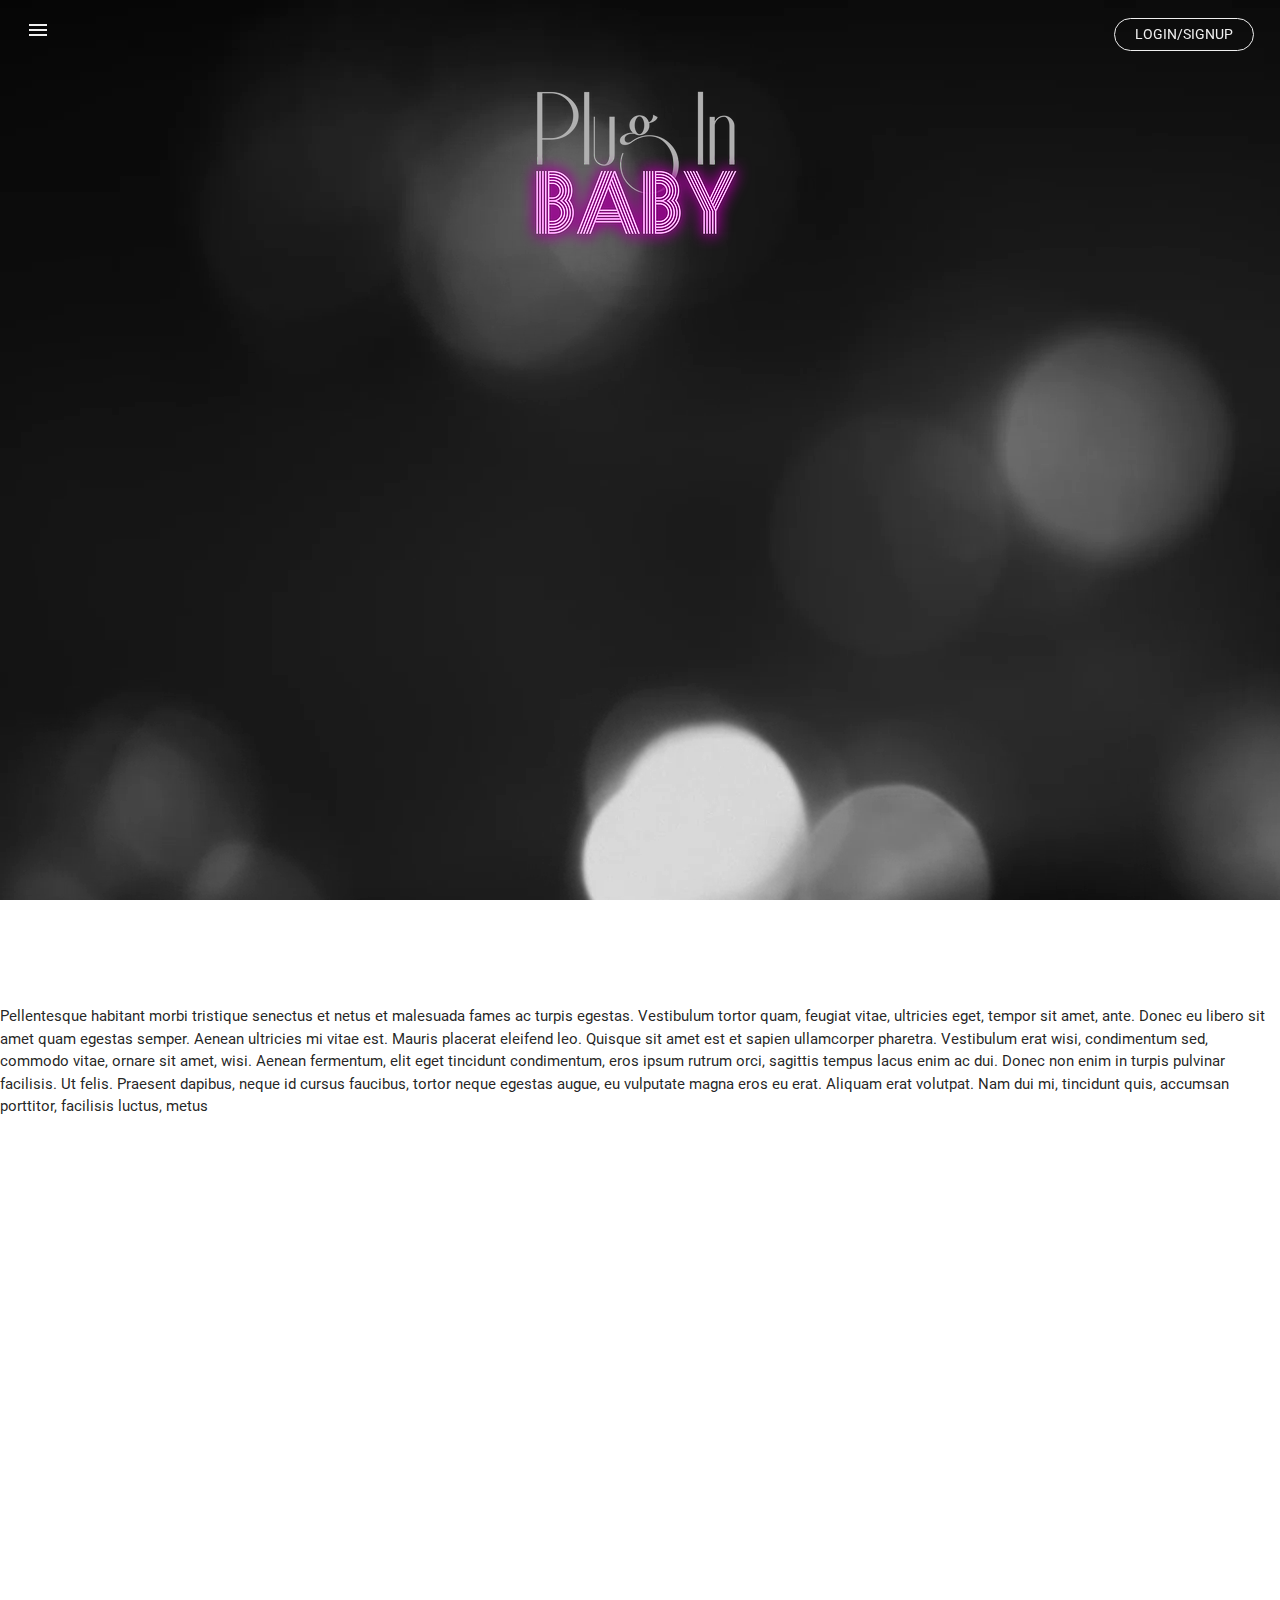
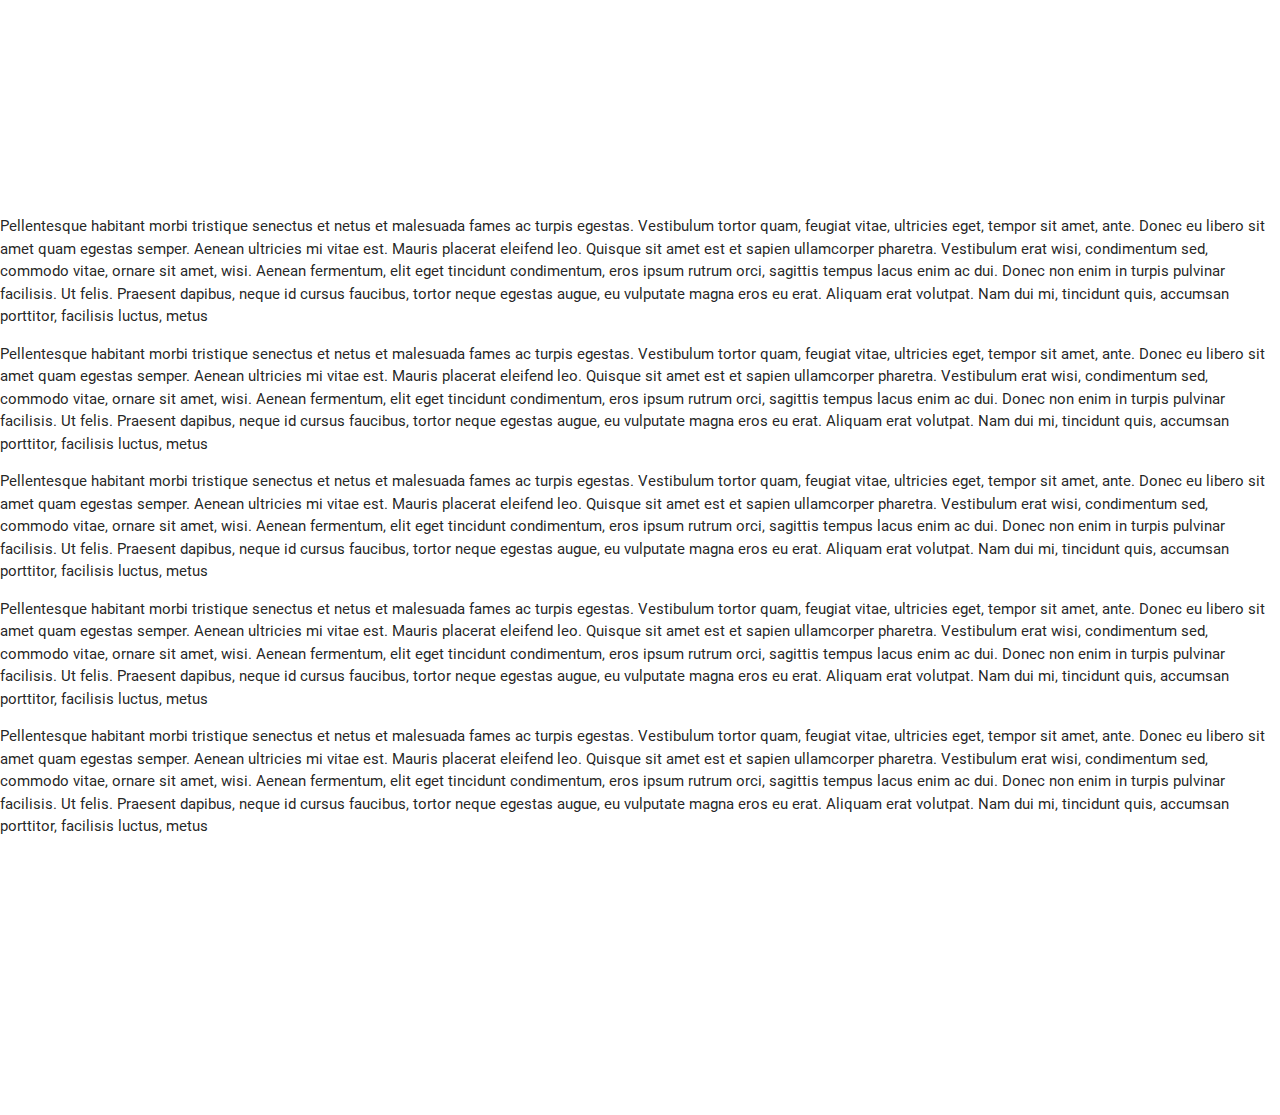
==== UIDesign/index.html @ 0ec7fb3f "Update till 29th may" ====
<!DOCTYPE html>
  <html>
    <head>
      <!--Import Google Icon Font-->
      <link href="http://fonts.googleapis.com/icon?family=Material+Icons" rel="stylesheet">
      <!--Import materialize.css-->
      <link type="text/css" rel="stylesheet" href="css/main.css"/>
      <link type="text/css" rel="stylesheet" href="css/materialize.css"  media="screen,projection"/> 
      <!--Let browser know website is optimized for mobile-->
      <meta name="viewport" content="width=device-width, initial-scale=1.0"/>
    </head>

    <body>
      <!--Import jQuery before materialize.js-->
      
      <script type="text/javascript" src="https://code.jquery.com/jquery-2.1.1.min.js"></script>
      <script type="text/javascript" src="js/materialize.min.js"></script> 
      <script src="js/jquery.scrollify.js"></script>
      
      <!-- First Section -->
      <section  data-sectionName="firstpage">
        <div  class= "navbar" id="myNavbar">
          <nav>
            <div class="nav-wrapper">
              <a href="index.html" class="brand-logo center"><img src="images/logo.png" class="responsive-imglogo"/></a>
            </div>
          </nav>
        </div>
        <div class="videoContainer">
          <video id="my-video"  muted loop data-autoplay>
			      <source src="images/bg.mp4" type="video/mp4">
            <source src="images/bg.webm" type="video/webm">
		      </video>
        </div>
        
        <div class="layer">
          <a class ="home-icons" href="#"><i class="material-icons">menu</i></a>
          <button class="button">LOGIN/SIGNUP</button>
			    <img src="images/logo.png" style=" display: block; margin: 0 auto; ">
		    </div>
      </section>

      <!-- Second Section -->                
      <section data-sectionName="secondpage">
        <br/><br/> <br/><br/>
        <p>Pellentesque habitant morbi tristique senectus et netus et malesuada fames ac turpis egestas. Vestibulum tortor quam, feugiat vitae, ultricies eget, tempor sit amet, ante. Donec eu libero sit amet quam egestas semper. Aenean ultricies mi vitae est. Mauris placerat eleifend leo. Quisque sit amet est et sapien ullamcorper pharetra. Vestibulum erat wisi, condimentum sed, commodo vitae, ornare sit amet, wisi. Aenean fermentum, elit eget tincidunt condimentum, eros ipsum rutrum orci, sagittis tempus lacus enim ac dui. Donec non enim in turpis pulvinar facilisis. Ut felis. Praesent dapibus, neque id cursus faucibus, tortor neque egestas augue, eu vulputate magna eros eu erat. Aliquam erat volutpat. Nam dui mi, tincidunt quis, accumsan porttitor, facilisis luctus, metus</p>
      </section>
      
      
      <section>
        <p>Pellentesque habitant morbi tristique senectus et netus et malesuada fames ac turpis egestas. Vestibulum tortor quam, feugiat vitae, ultricies eget, tempor sit amet, ante. Donec eu libero sit amet quam egestas semper. Aenean ultricies mi vitae est. Mauris placerat eleifend leo. Quisque sit amet est et sapien ullamcorper pharetra. Vestibulum erat wisi, condimentum sed, commodo vitae, ornare sit amet, wisi. Aenean fermentum, elit eget tincidunt condimentum, eros ipsum rutrum orci, sagittis tempus lacus enim ac dui. Donec non enim in turpis pulvinar facilisis. Ut felis. Praesent dapibus, neque id cursus faucibus, tortor neque egestas augue, eu vulputate magna eros eu erat. Aliquam erat volutpat. Nam dui mi, tincidunt quis, accumsan porttitor, facilisis luctus, metus</p>
        <p>Pellentesque habitant morbi tristique senectus et netus et malesuada fames ac turpis egestas. Vestibulum tortor quam, feugiat vitae, ultricies eget, tempor sit amet, ante. Donec eu libero sit amet quam egestas semper. Aenean ultricies mi vitae est. Mauris placerat eleifend leo. Quisque sit amet est et sapien ullamcorper pharetra. Vestibulum erat wisi, condimentum sed, commodo vitae, ornare sit amet, wisi. Aenean fermentum, elit eget tincidunt condimentum, eros ipsum rutrum orci, sagittis tempus lacus enim ac dui. Donec non enim in turpis pulvinar facilisis. Ut felis. Praesent dapibus, neque id cursus faucibus, tortor neque egestas augue, eu vulputate magna eros eu erat. Aliquam erat volutpat. Nam dui mi, tincidunt quis, accumsan porttitor, facilisis luctus, metus</p>
          <p>Pellentesque habitant morbi tristique senectus et netus et malesuada fames ac turpis egestas. Vestibulum tortor quam, feugiat vitae, ultricies eget, tempor sit amet, ante. Donec eu libero sit amet quam egestas semper. Aenean ultricies mi vitae est. Mauris placerat eleifend leo. Quisque sit amet est et sapien ullamcorper pharetra. Vestibulum erat wisi, condimentum sed, commodo vitae, ornare sit amet, wisi. Aenean fermentum, elit eget tincidunt condimentum, eros ipsum rutrum orci, sagittis tempus lacus enim ac dui. Donec non enim in turpis pulvinar facilisis. Ut felis. Praesent dapibus, neque id cursus faucibus, tortor neque egestas augue, eu vulputate magna eros eu erat. Aliquam erat volutpat. Nam dui mi, tincidunt quis, accumsan porttitor, facilisis luctus, metus</p>
          <p>Pellentesque habitant morbi tristique senectus et netus et malesuada fames ac turpis egestas. Vestibulum tortor quam, feugiat vitae, ultricies eget, tempor sit amet, ante. Donec eu libero sit amet quam egestas semper. Aenean ultricies mi vitae est. Mauris placerat eleifend leo. Quisque sit amet est et sapien ullamcorper pharetra. Vestibulum erat wisi, condimentum sed, commodo vitae, ornare sit amet, wisi. Aenean fermentum, elit eget tincidunt condimentum, eros ipsum rutrum orci, sagittis tempus lacus enim ac dui. Donec non enim in turpis pulvinar facilisis. Ut felis. Praesent dapibus, neque id cursus faucibus, tortor neque egestas augue, eu vulputate magna eros eu erat. Aliquam erat volutpat. Nam dui mi, tincidunt quis, accumsan porttitor, facilisis luctus, metus</p>
          <p>Pellentesque habitant morbi tristique senectus et netus et malesuada fames ac turpis egestas. Vestibulum tortor quam, feugiat vitae, ultricies eget, tempor sit amet, ante. Donec eu libero sit amet quam egestas semper. Aenean ultricies mi vitae est. Mauris placerat eleifend leo. Quisque sit amet est et sapien ullamcorper pharetra. Vestibulum erat wisi, condimentum sed, commodo vitae, ornare sit amet, wisi. Aenean fermentum, elit eget tincidunt condimentum, eros ipsum rutrum orci, sagittis tempus lacus enim ac dui. Donec non enim in turpis pulvinar facilisis. Ut felis. Praesent dapibus, neque id cursus faucibus, tortor neque egestas augue, eu vulputate magna eros eu erat. Aliquam erat volutpat. Nam dui mi, tincidunt quis, accumsan porttitor, facilisis luctus, metus</p>
      </section>


     <script>
     
      (function() {
        var video = document.getElementById("my-video");
        
        video.addEventListener( "canplay", function() {
          video.play();
          });
        })();
        
        window.onscroll = function() {myFunction()};
        
        function myFunction() {
          var navbar = document.getElementById("myNavbar");
          if (document.body.scrollTop > 100 || document.documentElement.scrollTop > 100) {
            navbar.className = "navbar-fixed";
          } 
          else {
            navbar.className = navbar.className.replace("navbar-fixed", "navbar");
          }
        } 
        
        $(function() {
          $.scrollify({
            section : "section",
            scrollbars: true,
            sectionName: "section-name"
          });
        });
    
    
      </script>
    
    </body>
  </html>
---- UIDesign/css/main.css ----
.navbar{
display:none;
}
    
.layer{
position: relative;
z-index: 4;
width: 100%;
left: 0;
top: 2%;
-webkit-transform: translate3d(0,0,0);
    -ms-transform: translate3d(0,0,0);
        transform: translate3d(0,0,0);
}

.video {
position: relative;
max-height: 100%;
z-index: 1;
width: 100%;
height: auto;

}
.videoContainer 
{
    position:absolute;
    height:100%;
    width:100%;
    overflow: hidden;
}

.videoContainer video 
{
    min-width: 100%;
    min-height: 100%;
}
.home-icons{
    color: #f0f0f0;
    left: 2%;
    position: absolute;
}
.button {
    border: 1px solid #f0f0f0;
    border-radius: 34px;
    color: #f0f0f0;
    background: transparent;
    padding: 5px 20px;
    text-align: center;
    text-decoration: none;
    font-size: 14px;
    position: absolute;
    right: 2%;
    -webkit-transition-duration: 0.4s; /* Safari */
            transition-duration: 0.4s;
}

.button:hover {
    background-color: #f0f0f0; /* Green */
    color: #212121;
}
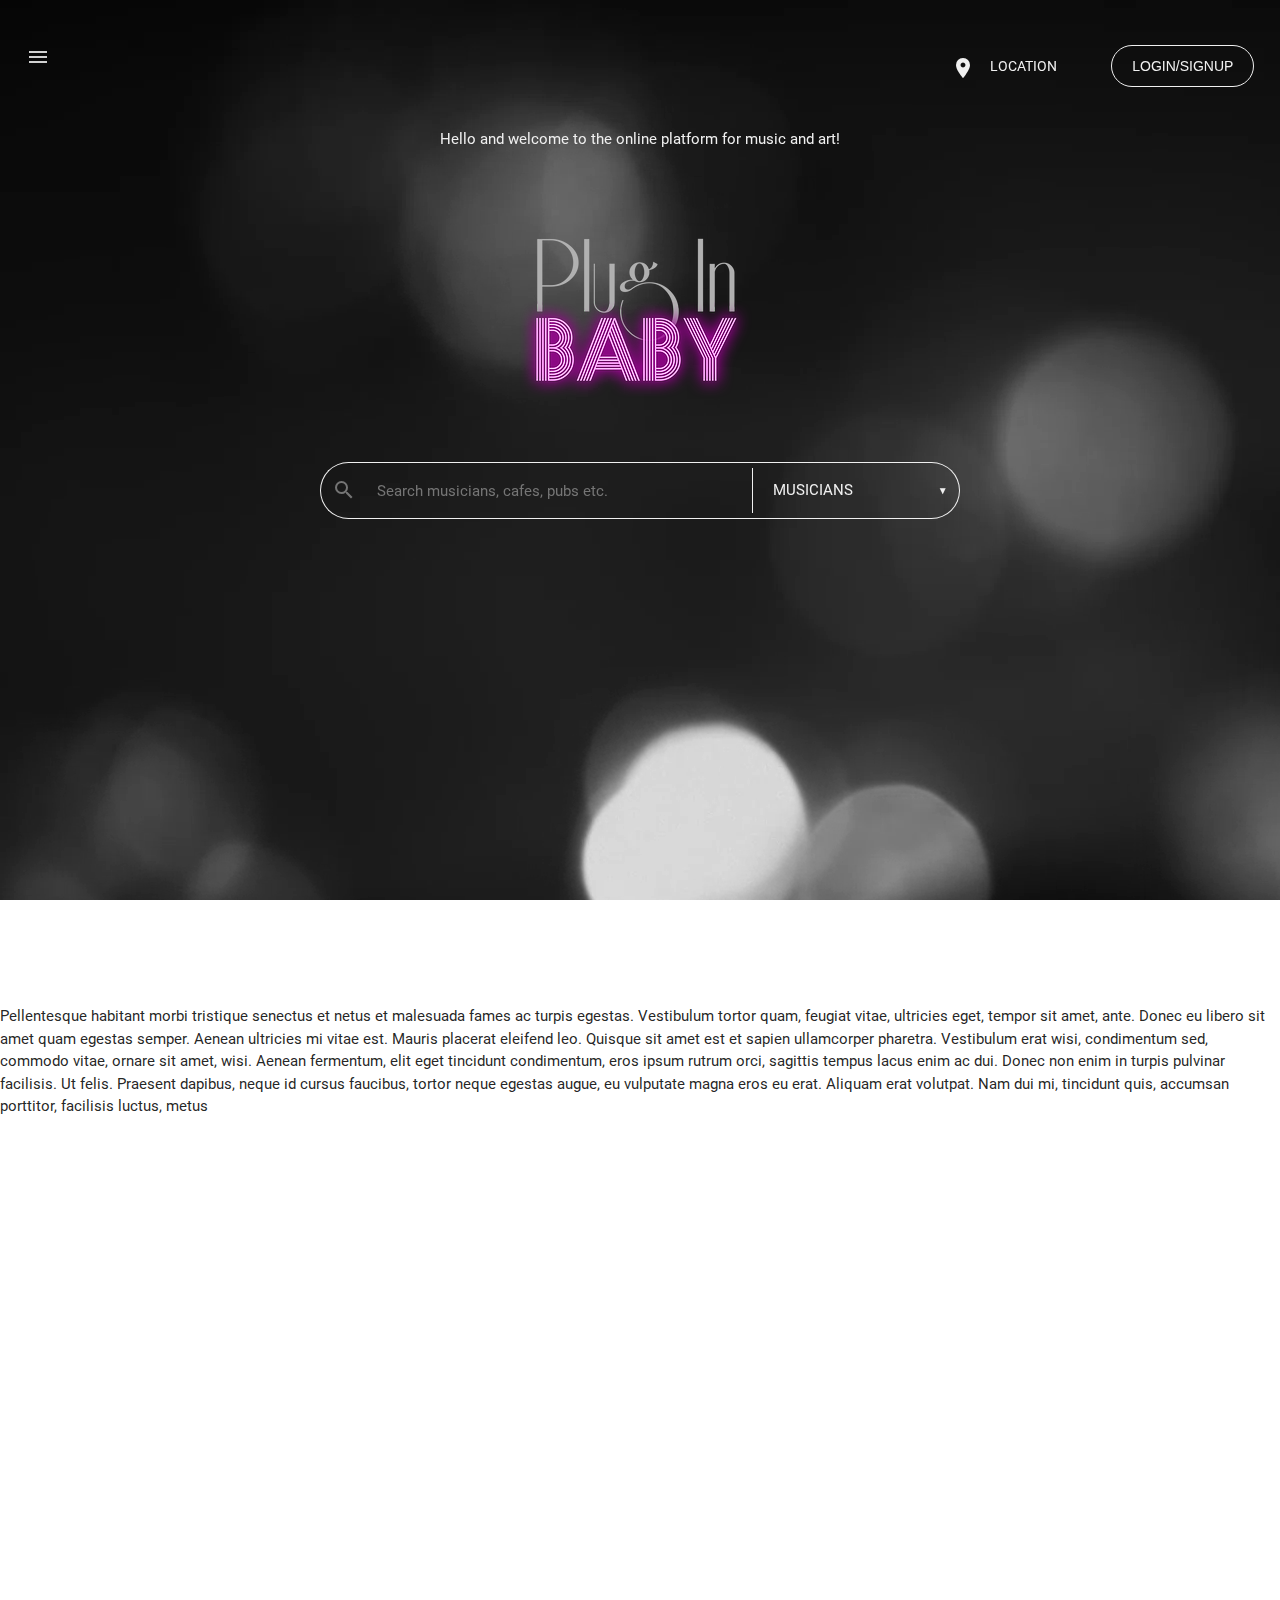
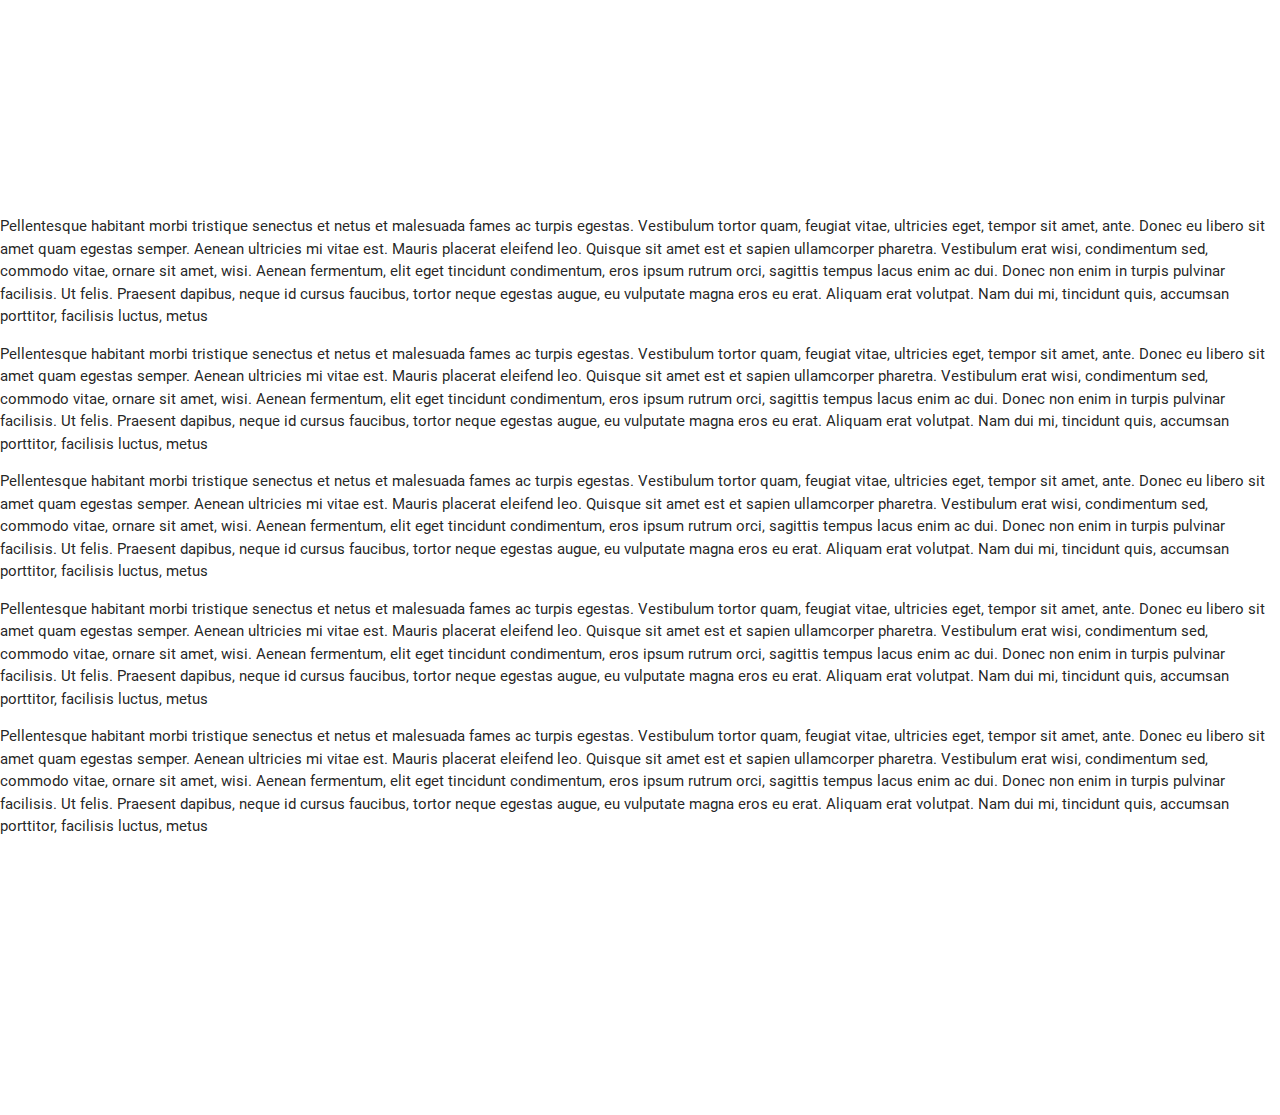
==== commit c356513f: "Update till 4th June" ====
--- a/UIDesign/index.html
+++ b/UIDesign/index.html
@@ -1,93 +1,133 @@
-<!DOCTYPE html>
-  <html>
-    <head>
-      <!--Import Google Icon Font-->
-      <link href="http://fonts.googleapis.com/icon?family=Material+Icons" rel="stylesheet">
-      <!--Import materialize.css-->
-      <link type="text/css" rel="stylesheet" href="css/main.css"/>
-      <link type="text/css" rel="stylesheet" href="css/materialize.css"  media="screen,projection"/> 
-      <!--Let browser know website is optimized for mobile-->
-      <meta name="viewport" content="width=device-width, initial-scale=1.0"/>
-    </head>
-
-    <body>
-      <!--Import jQuery before materialize.js-->
-      
-      <script type="text/javascript" src="https://code.jquery.com/jquery-2.1.1.min.js"></script>
-      <script type="text/javascript" src="js/materialize.min.js"></script> 
-      <script src="js/jquery.scrollify.js"></script>
-      
-      <!-- First Section -->
-      <section  data-sectionName="firstpage">
-        <div  class= "navbar" id="myNavbar">
-          <nav>
-            <div class="nav-wrapper">
-              <a href="index.html" class="brand-logo center"><img src="images/logo.png" class="responsive-imglogo"/></a>
-            </div>
-          </nav>
-        </div>
-        <div class="videoContainer">
-          <video id="my-video"  muted loop data-autoplay>
-			      <source src="images/bg.mp4" type="video/mp4">
-            <source src="images/bg.webm" type="video/webm">
-		      </video>
-        </div>
-        
-        <div class="layer">
-          <a class ="home-icons" href="#"><i class="material-icons">menu</i></a>
-          <button class="button">LOGIN/SIGNUP</button>
-			    <img src="images/logo.png" style=" display: block; margin: 0 auto; ">
-		    </div>
-      </section>
-
-      <!-- Second Section -->                
-      <section data-sectionName="secondpage">
-        <br/><br/> <br/><br/>
-        <p>Pellentesque habitant morbi tristique senectus et netus et malesuada fames ac turpis egestas. Vestibulum tortor quam, feugiat vitae, ultricies eget, tempor sit amet, ante. Donec eu libero sit amet quam egestas semper. Aenean ultricies mi vitae est. Mauris placerat eleifend leo. Quisque sit amet est et sapien ullamcorper pharetra. Vestibulum erat wisi, condimentum sed, commodo vitae, ornare sit amet, wisi. Aenean fermentum, elit eget tincidunt condimentum, eros ipsum rutrum orci, sagittis tempus lacus enim ac dui. Donec non enim in turpis pulvinar facilisis. Ut felis. Praesent dapibus, neque id cursus faucibus, tortor neque egestas augue, eu vulputate magna eros eu erat. Aliquam erat volutpat. Nam dui mi, tincidunt quis, accumsan porttitor, facilisis luctus, metus</p>
-      </section>
-      
-      
-      <section>
-        <p>Pellentesque habitant morbi tristique senectus et netus et malesuada fames ac turpis egestas. Vestibulum tortor quam, feugiat vitae, ultricies eget, tempor sit amet, ante. Donec eu libero sit amet quam egestas semper. Aenean ultricies mi vitae est. Mauris placerat eleifend leo. Quisque sit amet est et sapien ullamcorper pharetra. Vestibulum erat wisi, condimentum sed, commodo vitae, ornare sit amet, wisi. Aenean fermentum, elit eget tincidunt condimentum, eros ipsum rutrum orci, sagittis tempus lacus enim ac dui. Donec non enim in turpis pulvinar facilisis. Ut felis. Praesent dapibus, neque id cursus faucibus, tortor neque egestas augue, eu vulputate magna eros eu erat. Aliquam erat volutpat. Nam dui mi, tincidunt quis, accumsan porttitor, facilisis luctus, metus</p>
-        <p>Pellentesque habitant morbi tristique senectus et netus et malesuada fames ac turpis egestas. Vestibulum tortor quam, feugiat vitae, ultricies eget, tempor sit amet, ante. Donec eu libero sit amet quam egestas semper. Aenean ultricies mi vitae est. Mauris placerat eleifend leo. Quisque sit amet est et sapien ullamcorper pharetra. Vestibulum erat wisi, condimentum sed, commodo vitae, ornare sit amet, wisi. Aenean fermentum, elit eget tincidunt condimentum, eros ipsum rutrum orci, sagittis tempus lacus enim ac dui. Donec non enim in turpis pulvinar facilisis. Ut felis. Praesent dapibus, neque id cursus faucibus, tortor neque egestas augue, eu vulputate magna eros eu erat. Aliquam erat volutpat. Nam dui mi, tincidunt quis, accumsan porttitor, facilisis luctus, metus</p>
-          <p>Pellentesque habitant morbi tristique senectus et netus et malesuada fames ac turpis egestas. Vestibulum tortor quam, feugiat vitae, ultricies eget, tempor sit amet, ante. Donec eu libero sit amet quam egestas semper. Aenean ultricies mi vitae est. Mauris placerat eleifend leo. Quisque sit amet est et sapien ullamcorper pharetra. Vestibulum erat wisi, condimentum sed, commodo vitae, ornare sit amet, wisi. Aenean fermentum, elit eget tincidunt condimentum, eros ipsum rutrum orci, sagittis tempus lacus enim ac dui. Donec non enim in turpis pulvinar facilisis. Ut felis. Praesent dapibus, neque id cursus faucibus, tortor neque egestas augue, eu vulputate magna eros eu erat. Aliquam erat volutpat. Nam dui mi, tincidunt quis, accumsan porttitor, facilisis luctus, metus</p>
-          <p>Pellentesque habitant morbi tristique senectus et netus et malesuada fames ac turpis egestas. Vestibulum tortor quam, feugiat vitae, ultricies eget, tempor sit amet, ante. Donec eu libero sit amet quam egestas semper. Aenean ultricies mi vitae est. Mauris placerat eleifend leo. Quisque sit amet est et sapien ullamcorper pharetra. Vestibulum erat wisi, condimentum sed, commodo vitae, ornare sit amet, wisi. Aenean fermentum, elit eget tincidunt condimentum, eros ipsum rutrum orci, sagittis tempus lacus enim ac dui. Donec non enim in turpis pulvinar facilisis. Ut felis. Praesent dapibus, neque id cursus faucibus, tortor neque egestas augue, eu vulputate magna eros eu erat. Aliquam erat volutpat. Nam dui mi, tincidunt quis, accumsan porttitor, facilisis luctus, metus</p>
-          <p>Pellentesque habitant morbi tristique senectus et netus et malesuada fames ac turpis egestas. Vestibulum tortor quam, feugiat vitae, ultricies eget, tempor sit amet, ante. Donec eu libero sit amet quam egestas semper. Aenean ultricies mi vitae est. Mauris placerat eleifend leo. Quisque sit amet est et sapien ullamcorper pharetra. Vestibulum erat wisi, condimentum sed, commodo vitae, ornare sit amet, wisi. Aenean fermentum, elit eget tincidunt condimentum, eros ipsum rutrum orci, sagittis tempus lacus enim ac dui. Donec non enim in turpis pulvinar facilisis. Ut felis. Praesent dapibus, neque id cursus faucibus, tortor neque egestas augue, eu vulputate magna eros eu erat. Aliquam erat volutpat. Nam dui mi, tincidunt quis, accumsan porttitor, facilisis luctus, metus</p>
-      </section>
-
-
-     <script>
-     
-      (function() {
-        var video = document.getElementById("my-video");
-        
-        video.addEventListener( "canplay", function() {
-          video.play();
-          });
-        })();
-        
-        window.onscroll = function() {myFunction()};
-        
-        function myFunction() {
-          var navbar = document.getElementById("myNavbar");
-          if (document.body.scrollTop > 100 || document.documentElement.scrollTop > 100) {
-            navbar.className = "navbar-fixed";
-          } 
-          else {
-            navbar.className = navbar.className.replace("navbar-fixed", "navbar");
-          }
-        } 
-        
-        $(function() {
-          $.scrollify({
-            section : "section",
-            scrollbars: true,
-            sectionName: "section-name"
-          });
-        });
-    
-    
-      </script>
-    
-    </body>
+<!DOCTYPE html>
+  <html>
+    <head>
+      <!--Import Google Icon Font-->
+      <link href="http://fonts.googleapis.com/icon?family=Material+Icons" rel="stylesheet">
+      <!--Import materialize.css-->
+      <link type="text/css" rel="stylesheet" href="css/main.css"/>
+      <link type="text/css" rel="stylesheet" href="css/materialize.css"  media="screen,projection"/> 
+      <!--Let browser know website is optimized for mobile-->
+      <meta name="viewport" content="width=device-width, initial-scale=1.0"/>
+    </head>
+
+    <body>
+      <!--Import jQuery before materialize.js-->
+      
+      <script type="text/javascript" src="https://code.jquery.com/jquery-2.1.1.min.js"></script>
+      <script type="text/javascript" src="js/materialize.min.js"></script> 
+      <script src="js/jquery.scrollify.js"></script>
+      
+      <!-- First Section -->
+      <section  data-sectionName="firstpage">
+        <div  class= "navbar" id="myNavbar">
+          <nav>
+            <div class="nav-wrapper">
+              <div class="home-icons">
+                <div class="row">
+                  <div class="col s4">
+                <a class="menu" href="#"><i class="material-icons">menu</i></a>
+                  </div>
+                <div class="col s6">
+                  <div class="input-field container-2">
+                  <i class="material-icons prefix">search</i>
+                  <input type="text" id="autocomplete-input" class="autocomplete" placeholder="Search musicians, cafes, pubs etc.">
+                  </div>
+                </div>
+                </div>
+                
+              </div>
+              <a href="index.html" class="brand-logo center"><img src="images/logo.png" class="responsive-imglogo"/></a>
+              <div class="home-icons-right">
+                <a class ="location" href="#"><i class="material-icons left">location_on</i>LOCATION</a>
+                <button class="button">LOGIN/SIGNUP</button>
+              </div>
+            </div>
+          </nav>
+        </div>
+        <div class="videoContainer">
+          <video id="my-video"  muted loop data-autoplay>
+			      <source src="images/bg.mp4" type="video/mp4">
+            <source src="images/bg.webm" type="video/webm">
+		      </video>
+        </div>
+        
+        <div class="layer">
+          <a class ="home-icons" href="#" style="color: #d1d1d1;"><i class="material-icons">menu</i></a>
+          <div class="home-icons-right">
+            <a class ="location" href="#"><i class="material-icons left">location_on</i>LOCATION</a>
+            <button class="button">LOGIN/SIGNUP</button>
+          </div>
+          <br/>
+          <br/>
+          <br/>
+          <p class="center-align heading">Hello and welcome to the online platform for music and art!</p>
+			    <img src="images/logo.png" style=" display: block; margin: 0 auto; ">
+          <div class="row">
+            <div class="input-field col s4 offset-s3 search-border-left" style="padding-top:5px">
+              <i class="material-icons prefix" style="padding-top:10px">search</i>
+              <input type="text" id="autocomplete-input" class="autocomplete" placeholder="Search musicians, cafes, pubs etc.">
+            </div>
+            <div class="input-field col s2 search-border-right" style="padding-top:5px; padding-left:5px">
+              <select>
+                <option value="musicians">MUSICIANS</option>
+                <option value="cafes">CAFES</option>
+                <option value="restaurants">RESTAURANTS</option>
+              </select>
+            </div>
+          </div>
+		    </div>
+      </section>
+
+      <!-- Second Section -->                
+      <section data-sectionName="secondpage">
+        <br/><br/> <br/><br/>
+        <p>Pellentesque habitant morbi tristique senectus et netus et malesuada fames ac turpis egestas. Vestibulum tortor quam, feugiat vitae, ultricies eget, tempor sit amet, ante. Donec eu libero sit amet quam egestas semper. Aenean ultricies mi vitae est. Mauris placerat eleifend leo. Quisque sit amet est et sapien ullamcorper pharetra. Vestibulum erat wisi, condimentum sed, commodo vitae, ornare sit amet, wisi. Aenean fermentum, elit eget tincidunt condimentum, eros ipsum rutrum orci, sagittis tempus lacus enim ac dui. Donec non enim in turpis pulvinar facilisis. Ut felis. Praesent dapibus, neque id cursus faucibus, tortor neque egestas augue, eu vulputate magna eros eu erat. Aliquam erat volutpat. Nam dui mi, tincidunt quis, accumsan porttitor, facilisis luctus, metus</p>
+      </section>
+      
+      
+      <section>
+        <p>Pellentesque habitant morbi tristique senectus et netus et malesuada fames ac turpis egestas. Vestibulum tortor quam, feugiat vitae, ultricies eget, tempor sit amet, ante. Donec eu libero sit amet quam egestas semper. Aenean ultricies mi vitae est. Mauris placerat eleifend leo. Quisque sit amet est et sapien ullamcorper pharetra. Vestibulum erat wisi, condimentum sed, commodo vitae, ornare sit amet, wisi. Aenean fermentum, elit eget tincidunt condimentum, eros ipsum rutrum orci, sagittis tempus lacus enim ac dui. Donec non enim in turpis pulvinar facilisis. Ut felis. Praesent dapibus, neque id cursus faucibus, tortor neque egestas augue, eu vulputate magna eros eu erat. Aliquam erat volutpat. Nam dui mi, tincidunt quis, accumsan porttitor, facilisis luctus, metus</p>
+        <p>Pellentesque habitant morbi tristique senectus et netus et malesuada fames ac turpis egestas. Vestibulum tortor quam, feugiat vitae, ultricies eget, tempor sit amet, ante. Donec eu libero sit amet quam egestas semper. Aenean ultricies mi vitae est. Mauris placerat eleifend leo. Quisque sit amet est et sapien ullamcorper pharetra. Vestibulum erat wisi, condimentum sed, commodo vitae, ornare sit amet, wisi. Aenean fermentum, elit eget tincidunt condimentum, eros ipsum rutrum orci, sagittis tempus lacus enim ac dui. Donec non enim in turpis pulvinar facilisis. Ut felis. Praesent dapibus, neque id cursus faucibus, tortor neque egestas augue, eu vulputate magna eros eu erat. Aliquam erat volutpat. Nam dui mi, tincidunt quis, accumsan porttitor, facilisis luctus, metus</p>
+          <p>Pellentesque habitant morbi tristique senectus et netus et malesuada fames ac turpis egestas. Vestibulum tortor quam, feugiat vitae, ultricies eget, tempor sit amet, ante. Donec eu libero sit amet quam egestas semper. Aenean ultricies mi vitae est. Mauris placerat eleifend leo. Quisque sit amet est et sapien ullamcorper pharetra. Vestibulum erat wisi, condimentum sed, commodo vitae, ornare sit amet, wisi. Aenean fermentum, elit eget tincidunt condimentum, eros ipsum rutrum orci, sagittis tempus lacus enim ac dui. Donec non enim in turpis pulvinar facilisis. Ut felis. Praesent dapibus, neque id cursus faucibus, tortor neque egestas augue, eu vulputate magna eros eu erat. Aliquam erat volutpat. Nam dui mi, tincidunt quis, accumsan porttitor, facilisis luctus, metus</p>
+          <p>Pellentesque habitant morbi tristique senectus et netus et malesuada fames ac turpis egestas. Vestibulum tortor quam, feugiat vitae, ultricies eget, tempor sit amet, ante. Donec eu libero sit amet quam egestas semper. Aenean ultricies mi vitae est. Mauris placerat eleifend leo. Quisque sit amet est et sapien ullamcorper pharetra. Vestibulum erat wisi, condimentum sed, commodo vitae, ornare sit amet, wisi. Aenean fermentum, elit eget tincidunt condimentum, eros ipsum rutrum orci, sagittis tempus lacus enim ac dui. Donec non enim in turpis pulvinar facilisis. Ut felis. Praesent dapibus, neque id cursus faucibus, tortor neque egestas augue, eu vulputate magna eros eu erat. Aliquam erat volutpat. Nam dui mi, tincidunt quis, accumsan porttitor, facilisis luctus, metus</p>
+          <p>Pellentesque habitant morbi tristique senectus et netus et malesuada fames ac turpis egestas. Vestibulum tortor quam, feugiat vitae, ultricies eget, tempor sit amet, ante. Donec eu libero sit amet quam egestas semper. Aenean ultricies mi vitae est. Mauris placerat eleifend leo. Quisque sit amet est et sapien ullamcorper pharetra. Vestibulum erat wisi, condimentum sed, commodo vitae, ornare sit amet, wisi. Aenean fermentum, elit eget tincidunt condimentum, eros ipsum rutrum orci, sagittis tempus lacus enim ac dui. Donec non enim in turpis pulvinar facilisis. Ut felis. Praesent dapibus, neque id cursus faucibus, tortor neque egestas augue, eu vulputate magna eros eu erat. Aliquam erat volutpat. Nam dui mi, tincidunt quis, accumsan porttitor, facilisis luctus, metus</p>
+      </section>
+
+
+     <script>
+     $(document).ready(function() {
+    $('select').material_select();
+      });
+      (function() {
+        var video = document.getElementById("my-video");
+        
+        video.addEventListener( "canplay", function() {
+          video.play();
+          });
+        })();
+        
+        window.onscroll = function() {myFunction()};
+        
+        function myFunction() {
+          var navbar = document.getElementById("myNavbar");
+          if (document.body.scrollTop > 100 || document.documentElement.scrollTop > 100) {
+            navbar.className = "navbar-fixed";
+          } 
+          else {
+            navbar.className = navbar.className.replace("navbar-fixed", "navbar");
+          }
+        } 
+        
+        $(function() {
+          $.scrollify({
+            section : "section",
+            touchScroll:true,
+            sectionName: "section-name"
+          });
+        });
+    
+    
+      </script>
+    
+    </body>
   </html>--- a/UIDesign/css/main.css
+++ b/UIDesign/css/main.css
@@ -1,60 +1,161 @@
-.navbar{
-display:none;
-}
-    
-.layer{
-position: relative;
-z-index: 4;
-width: 100%;
-left: 0;
-top: 2%;
--webkit-transform: translate3d(0,0,0);
-    -ms-transform: translate3d(0,0,0);
-        transform: translate3d(0,0,0);
-}
-
-.video {
-position: relative;
-max-height: 100%;
-z-index: 1;
-width: 100%;
-height: auto;
-
-}
-.videoContainer 
-{
-    position:absolute;
-    height:100%;
-    width:100%;
-    overflow: hidden;
-}
-
-.videoContainer video 
-{
-    min-width: 100%;
-    min-height: 100%;
-}
-.home-icons{
-    color: #f0f0f0;
-    left: 2%;
-    position: absolute;
-}
-.button {
-    border: 1px solid #f0f0f0;
-    border-radius: 34px;
-    color: #f0f0f0;
-    background: transparent;
-    padding: 5px 20px;
-    text-align: center;
-    text-decoration: none;
-    font-size: 14px;
-    position: absolute;
-    right: 2%;
-    -webkit-transition-duration: 0.4s; /* Safari */
-            transition-duration: 0.4s;
-}
-
-.button:hover {
-    background-color: #f0f0f0; /* Green */
-    color: #212121;
-}+.navbar{
+display:none;
+}
+    
+.layer{
+position: relative;
+z-index: 4;
+width: 100%;
+left: 0;
+top: 5%;
+-webkit-transform: translate3d(0,0,0);
+    -ms-transform: translate3d(0,0,0);
+        transform: translate3d(0,0,0);
+}
+
+.videoContainer 
+{
+    position:absolute;
+    height:100%;
+    width:100%;
+    overflow: hidden;
+}
+
+.videoContainer video 
+{
+    min-width: 100%;
+    min-height: 100%;
+}
+.home-icons{
+    left: 2%;
+    position: absolute;
+}
+.home-icons-right{
+    right: 2%;
+    position: absolute;
+
+}
+
+.offwhite{
+    color: #f0f0f0;
+}
+
+.location{
+    color: #f0f0f0;
+    text-decoration: none;
+    display: inline-block;
+    font-size: 14px;
+    padding-right: 50px;
+}
+.search{
+    color: #f0f0f0;
+    text-decoration: none;
+    display: inline-block;
+    font-size: 14px;
+    padding-left: 50px;
+} 
+.menu{
+    padding-left: 12px;
+    text-align: center;
+    text-decoration: none;
+    display: inline-block;
+    color: #f0f0f0;
+}
+.heading{
+    color: #f0f0f0;
+}
+
+.button {
+    border: 1px solid #f0f0f0;
+    border-radius: 34px;
+    color: #f0f0f0;
+    background: transparent;
+    padding: 12px 20px;
+    text-align: center;
+    text-decoration: none;
+    display: inline-block;
+    font-size: 14px;
+    -webkit-transition-duration: 0.4s; /* Safari */
+            transition-duration: 0.4s;
+}
+
+.button:hover {
+    background-color: #f0f0f0; /* Green */
+    color: #212121;
+}
+
+.input-field .prefix {
+     color: #757575;
+}
+
+.search-border-left {
+    border-top: 1px solid #f0f0f0;
+    border-top-left-radius: 56px;
+    border-bottom: 1px solid #f0f0f0;
+    border-bottom-left-radius: 56px;
+    border-left: 1px solid #f0f0f0;
+    background: transparent;
+}
+.search-border-right {
+    border-top: 1px solid #f0f0f0;
+    border-top-right-radius: 56px;
+    border-bottom: 1px solid #f0f0f0;
+    border-bottom-right-radius: 56px;
+    border-right: 1px solid #f0f0f0;
+    background: transparent;
+}
+
+
+
+
+.container-2{
+  width: 300px;
+  vertical-align: middle;
+  white-space: nowrap;
+  position: relative;
+}
+.container-2 input#text{
+  width: 10px;
+  background: #2b303b;
+  border: none;
+  font-size: 10pt;
+  position: absolute;
+  float: left;
+  color: #262626;
+  padding-left: 35px;
+  -webkit-border-radius: 5px;
+  -moz-border-radius: 5px;
+  border-radius: 5px;
+  color: #fff;
+ 
+  -webkit-transition: width .55s ease;
+  -moz-transition: width .55s ease;
+  -ms-transition: width .55s ease;
+  -o-transition: width .55s ease;
+  transition: width .55s ease;
+}
+.container-2 input#text::-webkit-input-placeholder {
+   color: #65737e;
+}
+ 
+.container-2 input#text:-moz-placeholder { /* Firefox 18- */
+   color: #65737e;  
+}
+ 
+.container-2 input#text::-moz-placeholder {  /* Firefox 19+ */
+   color: #65737e;  
+}
+ 
+.container-2 input#text:-ms-input-placeholder {  
+   color: #65737e;  
+}
+
+.container-2 input#text:focus, .container-2 input#text:active{
+  outline:none;
+  width: 300px;
+}
+ 
+.container-2:hover input#text{
+width: 300px;
+}
+ 
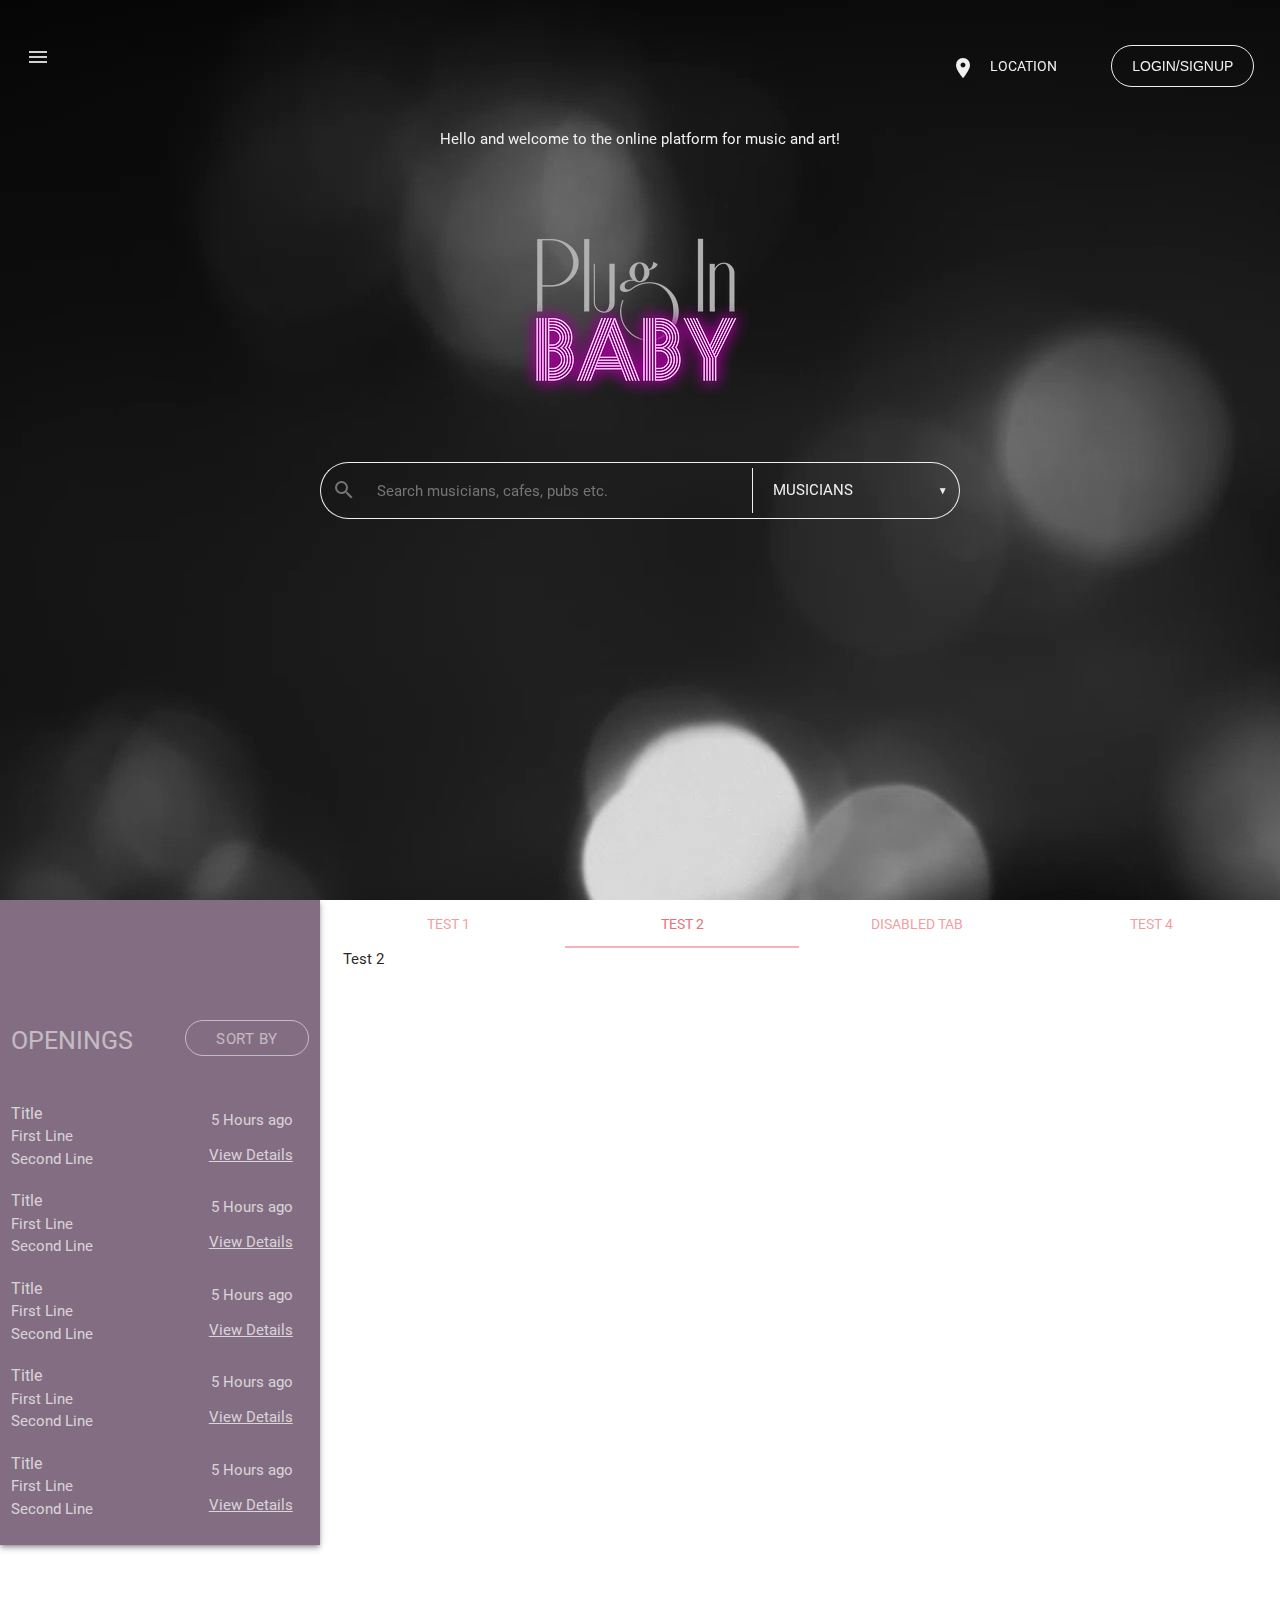
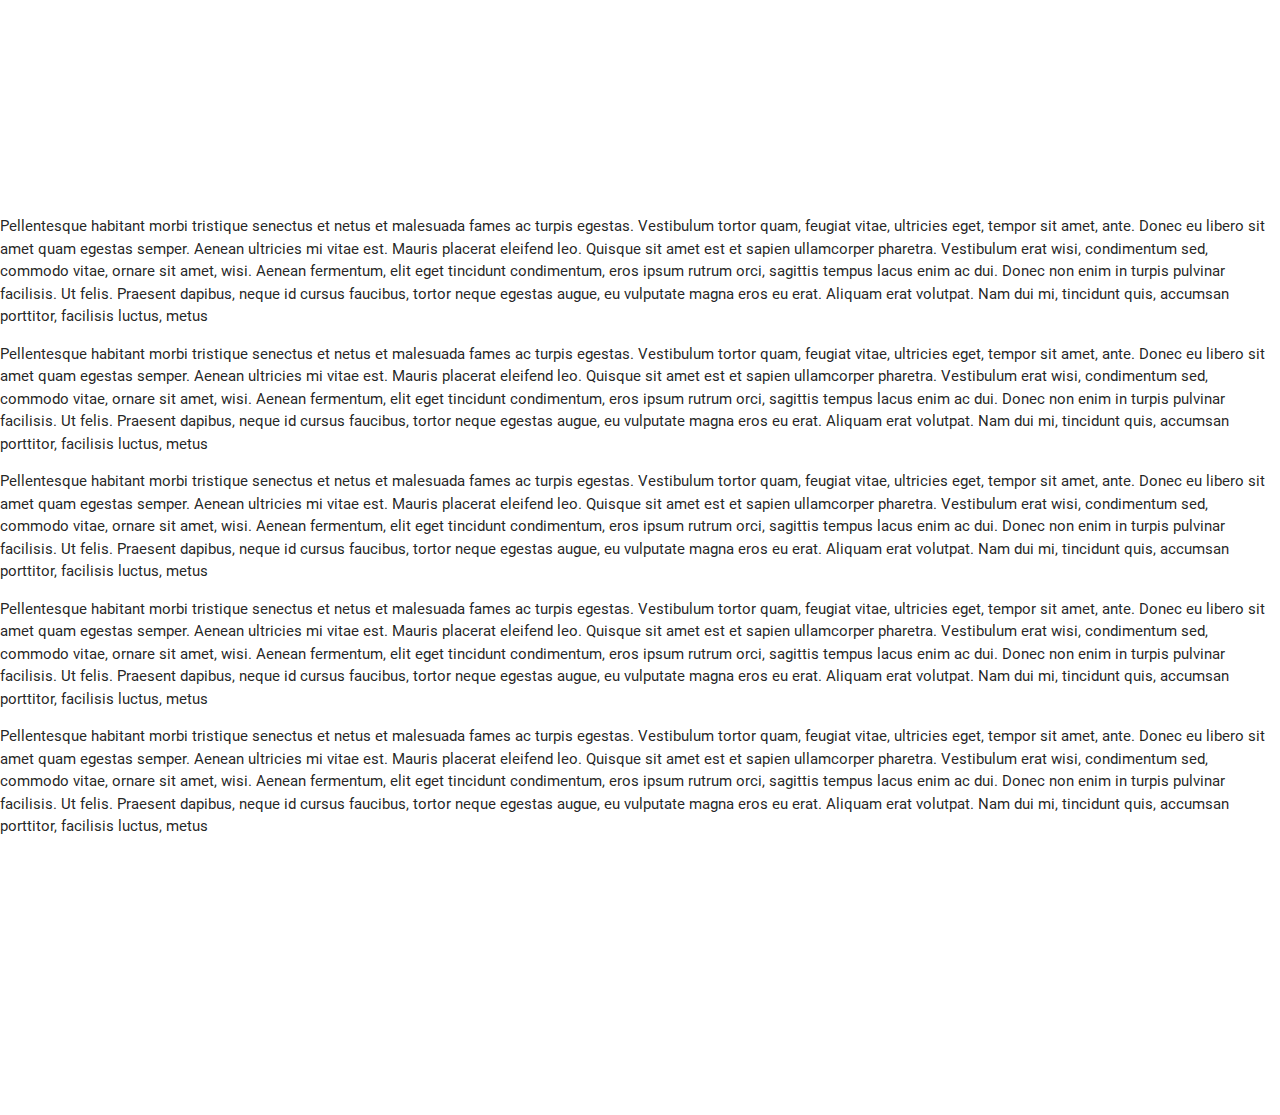
==== commit 51ce7103: "Update 11th June" ====
--- a/UIDesign/index.html
+++ b/UIDesign/index.html
@@ -28,9 +28,9 @@
                 <a class="menu" href="#"><i class="material-icons">menu</i></a>
                   </div>
                 <div class="col s6">
-                  <div class="input-field container-2">
+                  <div class="input-field">
                   <i class="material-icons prefix">search</i>
-                  <input type="text" id="autocomplete-input" class="autocomplete" placeholder="Search musicians, cafes, pubs etc.">
+                  <input type="text" id="autocomplete-input" style="margin-left:0px;width:300px" class="autocomplete" placeholder="Search musicians, cafes, pubs etc.">
                   </div>
                 </div>
                 </div>
@@ -65,7 +65,7 @@
           <div class="row">
             <div class="input-field col s4 offset-s3 search-border-left" style="padding-top:5px">
               <i class="material-icons prefix" style="padding-top:10px">search</i>
-              <input type="text" id="autocomplete-input" class="autocomplete" placeholder="Search musicians, cafes, pubs etc.">
+              <input type="text" id="autocomplete-input" placeholder="Search musicians, cafes, pubs etc.">
             </div>
             <div class="input-field col s2 search-border-right" style="padding-top:5px; padding-left:5px">
               <select>
@@ -79,9 +79,88 @@
       </section>
 
       <!-- Second Section -->                
-      <section data-sectionName="secondpage">
-        <br/><br/> <br/><br/>
-        <p>Pellentesque habitant morbi tristique senectus et netus et malesuada fames ac turpis egestas. Vestibulum tortor quam, feugiat vitae, ultricies eget, tempor sit amet, ante. Donec eu libero sit amet quam egestas semper. Aenean ultricies mi vitae est. Mauris placerat eleifend leo. Quisque sit amet est et sapien ullamcorper pharetra. Vestibulum erat wisi, condimentum sed, commodo vitae, ornare sit amet, wisi. Aenean fermentum, elit eget tincidunt condimentum, eros ipsum rutrum orci, sagittis tempus lacus enim ac dui. Donec non enim in turpis pulvinar facilisis. Ut felis. Praesent dapibus, neque id cursus faucibus, tortor neque egestas augue, eu vulputate magna eros eu erat. Aliquam erat volutpat. Nam dui mi, tincidunt quis, accumsan porttitor, facilisis luctus, metus</p>
+      <section data-sectionName="secondpage" class="bg">
+      <div class="row">
+
+        <div class="col s12 m4 l3 section z-depth-2" style=" background:rgba(49, 11, 47, 0.6)"> 
+          <div style="margin-top:115px;">
+           <div>
+            <h5 style=" float:left;  color:#f0f0f0; opacity:0.6">OPENINGS</h5>
+            <a class='dropdown-button btn ' style="margin-top:5px; float:right; border: 1px solid rgba(240, 240, 240, 0.6); background: transparent;  border-radius: 56px; color:rgba(240, 240, 240, 0.6); box-shadow:0 0 0 0;" href='#' data-activates='dropdown1'>SORT BY</a>
+
+  <!-- Dropdown Structure -->
+              <ul id='dropdown1' class='dropdown-content'>
+                <li><a href="#!">Newest</a></li>
+                <li><a href="#!">Oldest</a></li>
+                <li><a href="#!">Popular</a></li>
+              </ul>
+
+           </div>
+           <div style="padding-top: 70px;">
+             <ul class="collection" style="border:0px">
+                <li class="collection-item avatar" style="padding-left:0px; background:transparent; border-bottom: 0px">
+                  <span class="title" style="color:rgba(240, 240, 240, 0.8);">Title</span>
+                   <p style="color:rgba(240, 240, 240, 0.8);">First Line <br>
+                                               Second Line
+                  </p>
+                  <p class="secondary-content" style="color:rgba(240, 240, 240, 0.8);">5 Hours ago<br></p><a href="#" class="secondary-content" style="color:rgba(240, 240, 240, 0.8); margin-top: 35px; text-decoration:underline">View Details</a>
+              </li>
+               <li class="collection-item avatar" style="padding-left:0px; background:transparent; border-bottom: 0px">
+                  <span class="title" style="color:rgba(240, 240, 240, 0.8);">Title</span>
+                   <p style="color:rgba(240, 240, 240, 0.8);">First Line <br>
+                                               Second Line
+                  </p>
+                  <p class="secondary-content" style="color:rgba(240, 240, 240, 0.8);">5 Hours ago<br></p><a href="#" class="secondary-content" style="color:rgba(240, 240, 240, 0.8); margin-top: 35px; text-decoration:underline">View Details</a>
+              </li>
+               <li class="collection-item avatar" style="padding-left:0px; background:transparent; border-bottom: 0px">
+                  <span class="title" style="color:rgba(240, 240, 240, 0.8);">Title</span>
+                   <p style="color:rgba(240, 240, 240, 0.8);">First Line <br>
+                                               Second Line
+                  </p>
+                  <p class="secondary-content" style="color:rgba(240, 240, 240, 0.8);">5 Hours ago<br></p><a href="#" class="secondary-content" style="color:rgba(240, 240, 240, 0.8); margin-top: 35px; text-decoration:underline">View Details</a>
+              </li>
+               <li class="collection-item avatar" style="padding-left:0px; background:transparent;  border-bottom: 0px">
+                  <span class="title" style="color:rgba(240, 240, 240, 0.8);">Title</span>
+                   <p style="color:rgba(240, 240, 240, 0.8);">First Line <br>
+                                               Second Line
+                  </p>
+                  <p class="secondary-content" style="color:rgba(240, 240, 240, 0.8);">5 Hours ago<br></p><a href="#" class="secondary-content" style="color:rgba(240, 240, 240, 0.8); margin-top: 35px; text-decoration:underline">View Details</a>
+              </li>
+               <li class="collection-item avatar" style="padding-left:0px; background:transparent;  border-bottom: 0px">
+                  <span class="title" style="color:rgba(240, 240, 240, 0.8);">Title</span>
+                   <p style="color:rgba(240, 240, 240, 0.8);">First Line <br>
+                                               Second Line
+                  </p>
+                  <p class="secondary-content" style="color:rgba(240, 240, 240, 0.8);">5 Hours ago<br></p><a href="#" class="secondary-content" style="color:rgba(240, 240, 240, 0.8); margin-top: 35px; text-decoration:underline">View Details</a>
+              </li>
+               
+ 
+           </ul>
+           </div>
+
+          </div>
+
+          
+          
+
+        </div>
+
+        <div class="col s12 m8 l9"> <!-- Note that "m8 l9" was added -->
+       
+      <ul class="tabs">
+        <li class="tab col s3"><a href="#test1">Test 1</a></li>
+        <li class="tab col s3"><a class="active" href="#test2">Test 2</a></li>
+        <li class="tab col s3 disabled"><a href="#test3">Disabled Tab</a></li>
+        <li class="tab col s3"><a href="#test4">Test 4</a></li>
+      </ul>
+    
+    <div id="test1" class="col s12">Test 1</div>
+    <div id="test2" class="col s12">Test 2</div>
+    <div id="test3" class="col s12">Test 3</div>
+    <div id="test4" class="col s12">Test 4</div>
+      </div>
+
+    </div>  
       </section>
       
       
@@ -95,8 +174,22 @@
 
 
      <script>
+       
      $(document).ready(function() {
     $('select').material_select();
+    $('input.autocomplete').autocomplete({
+    data: {
+      "Apple": null,
+      "Microsoft": null,
+      "Google": null,
+      "Manajit":null,
+    },
+    limit: 20, // The max amount of results that can be shown at once. Default: Infinity.
+    onAutocomplete: function(val) {
+      // Callback function when value is autcompleted.
+    },
+    minLength: 1, // The minimum length of the input for the autocomplete to start. Default: 1.
+  });
       });
       (function() {
         var video = document.getElementById("my-video");
@@ -118,6 +211,7 @@
           }
         } 
         
+        
         $(function() {
           $.scrollify({
             section : "section",
@@ -126,7 +220,8 @@
           });
         });
     
-    
+     
+   
       </script>
     
     </body>
--- a/UIDesign/css/main.css
+++ b/UIDesign/css/main.css
@@ -105,57 +105,20 @@
     background: transparent;
 }
 
+.filter-border {
+    border: 1px solid #212121;
+    border-radius: 56px;
+    background: transparent;
+}
+
+.bg{
+
+ background: url(../images/bg.jpg) no-repeat center center fixed; 
+  -webkit-background-size: cover;
+  -moz-background-size: cover;
+  -o-background-size: cover;
+  background-size: cover;
 
 
+} 
 
-.container-2{
-  width: 300px;
-  vertical-align: middle;
-  white-space: nowrap;
-  position: relative;
-}
-.container-2 input#text{
-  width: 10px;
-  background: #2b303b;
-  border: none;
-  font-size: 10pt;
-  position: absolute;
-  float: left;
-  color: #262626;
-  padding-left: 35px;
-  -webkit-border-radius: 5px;
-  -moz-border-radius: 5px;
-  border-radius: 5px;
-  color: #fff;
- 
-  -webkit-transition: width .55s ease;
-  -moz-transition: width .55s ease;
-  -ms-transition: width .55s ease;
-  -o-transition: width .55s ease;
-  transition: width .55s ease;
-}
-.container-2 input#text::-webkit-input-placeholder {
-   color: #65737e;
-}
- 
-.container-2 input#text:-moz-placeholder { /* Firefox 18- */
-   color: #65737e;  
-}
- 
-.container-2 input#text::-moz-placeholder {  /* Firefox 19+ */
-   color: #65737e;  
-}
- 
-.container-2 input#text:-ms-input-placeholder {  
-   color: #65737e;  
-}
-
-.container-2 input#text:focus, .container-2 input#text:active{
-  outline:none;
-  width: 300px;
-}
- 
-.container-2:hover input#text{
-width: 300px;
-}
- 
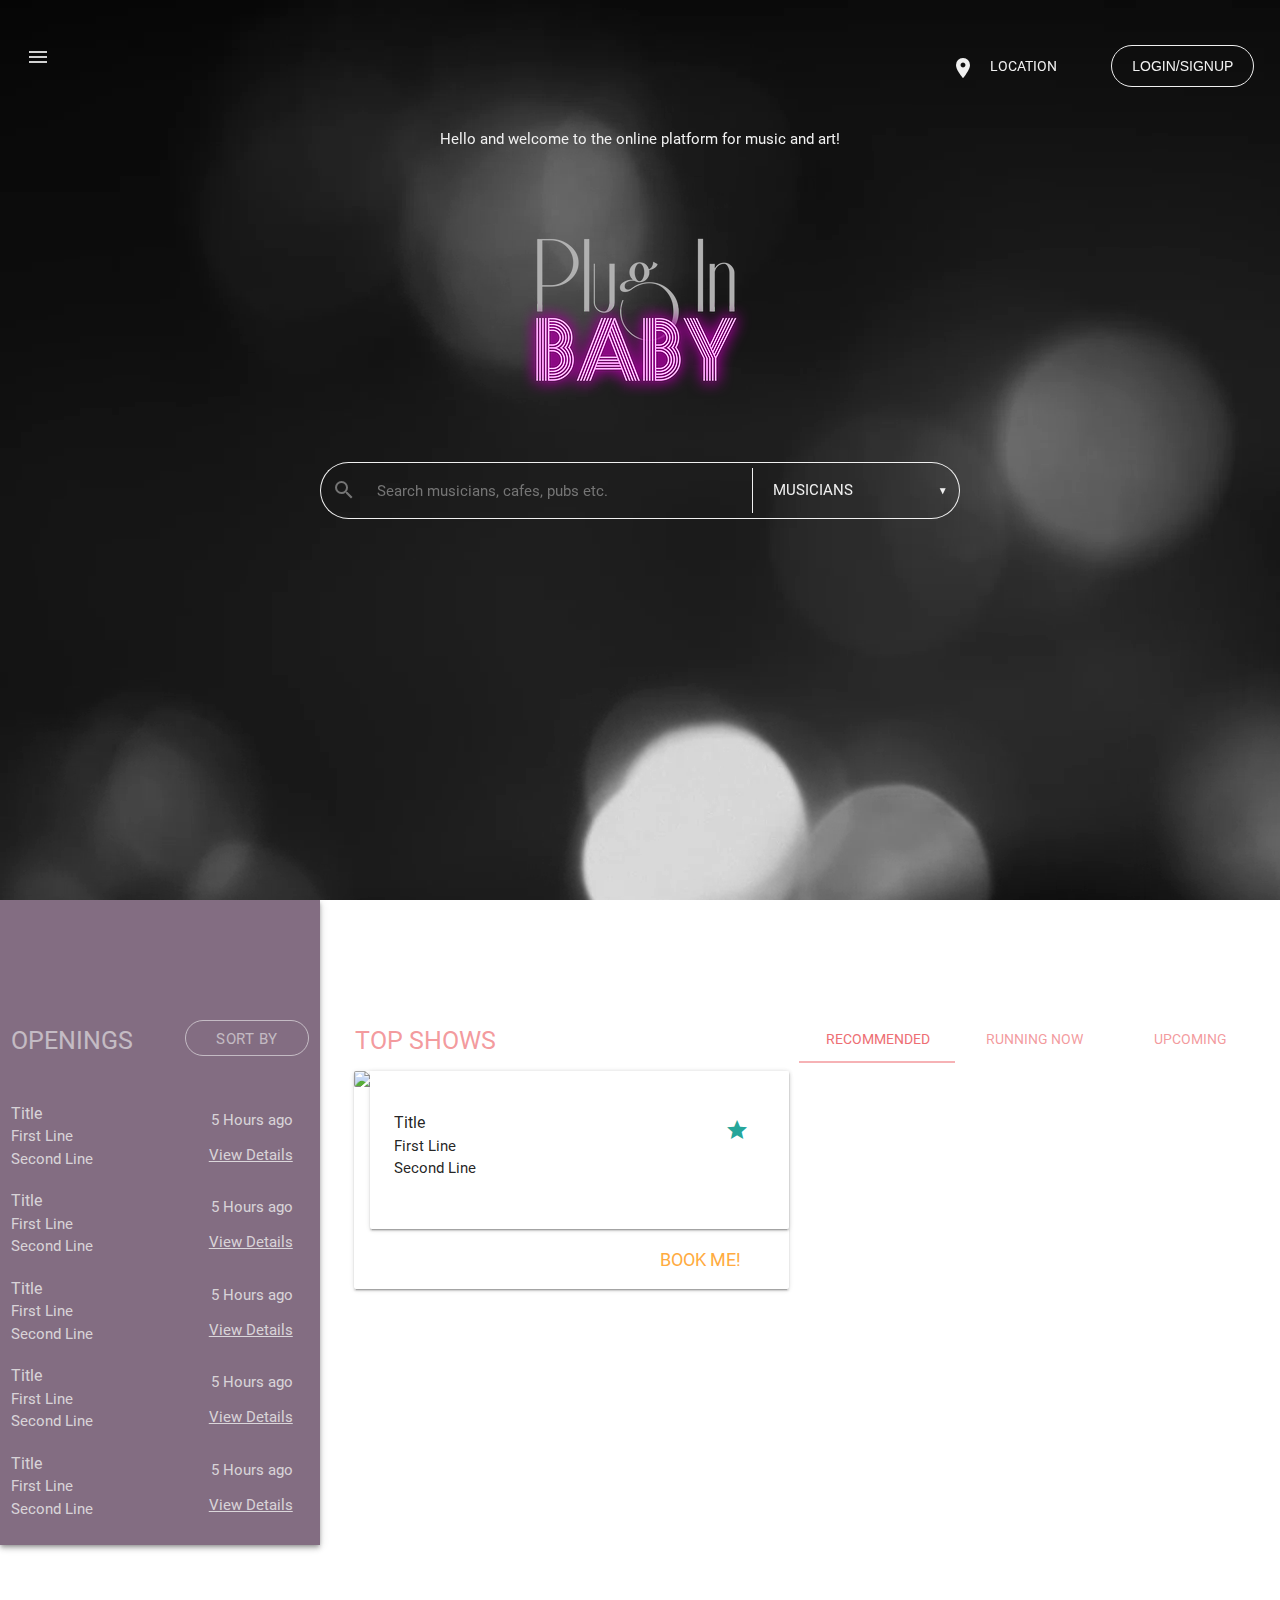
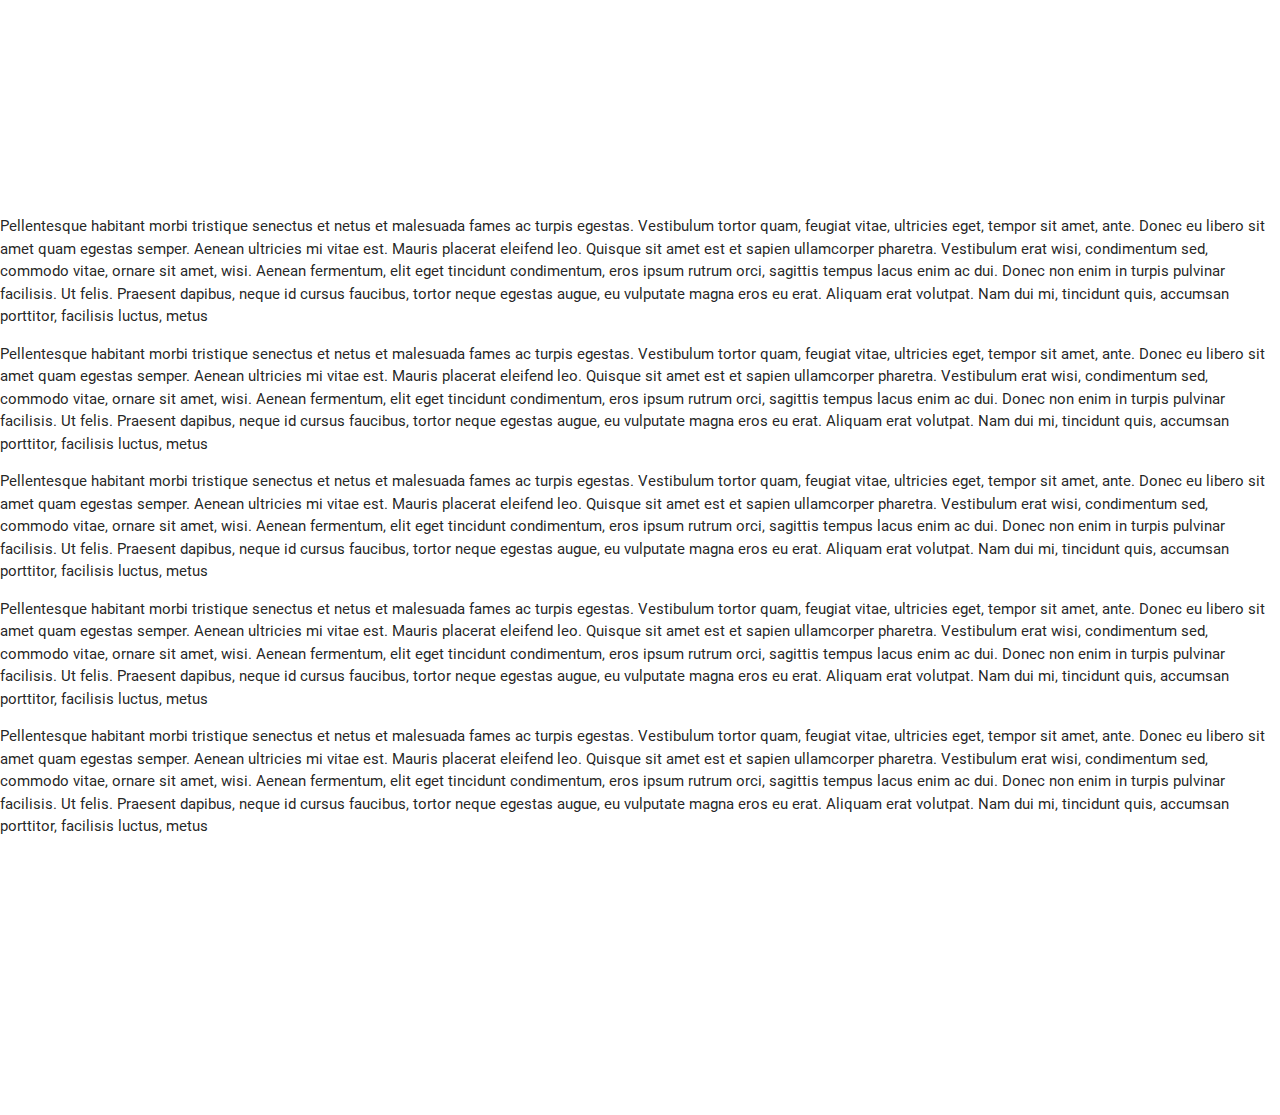
==== commit 4129a4d9: "Project Commit 12th June" ====
--- a/UIDesign/index.html
+++ b/UIDesign/index.html
@@ -16,6 +16,7 @@
       <script type="text/javascript" src="https://code.jquery.com/jquery-2.1.1.min.js"></script>
       <script type="text/javascript" src="js/materialize.min.js"></script> 
       <script src="js/jquery.scrollify.js"></script>
+       <script src="js/main.js"></script>
       
       <!-- First Section -->
       <section  data-sectionName="firstpage">
@@ -79,97 +80,131 @@
       </section>
 
       <!-- Second Section -->                
-      <section data-sectionName="secondpage" class="bg">
-      <div class="row">
-
-        <div class="col s12 m4 l3 section z-depth-2" style=" background:rgba(49, 11, 47, 0.6)"> 
-          <div style="margin-top:115px;">
-           <div>
-            <h5 style=" float:left;  color:#f0f0f0; opacity:0.6">OPENINGS</h5>
-            <a class='dropdown-button btn ' style="margin-top:5px; float:right; border: 1px solid rgba(240, 240, 240, 0.6); background: transparent;  border-radius: 56px; color:rgba(240, 240, 240, 0.6); box-shadow:0 0 0 0;" href='#' data-activates='dropdown1'>SORT BY</a>
-
-  <!-- Dropdown Structure -->
-              <ul id='dropdown1' class='dropdown-content'>
-                <li><a href="#!">Newest</a></li>
-                <li><a href="#!">Oldest</a></li>
-                <li><a href="#!">Popular</a></li>
-              </ul>
-
-           </div>
-           <div style="padding-top: 70px;">
-             <ul class="collection" style="border:0px">
-                <li class="collection-item avatar" style="padding-left:0px; background:transparent; border-bottom: 0px">
-                  <span class="title" style="color:rgba(240, 240, 240, 0.8);">Title</span>
-                   <p style="color:rgba(240, 240, 240, 0.8);">First Line <br>
-                                               Second Line
-                  </p>
-                  <p class="secondary-content" style="color:rgba(240, 240, 240, 0.8);">5 Hours ago<br></p><a href="#" class="secondary-content" style="color:rgba(240, 240, 240, 0.8); margin-top: 35px; text-decoration:underline">View Details</a>
-              </li>
-               <li class="collection-item avatar" style="padding-left:0px; background:transparent; border-bottom: 0px">
-                  <span class="title" style="color:rgba(240, 240, 240, 0.8);">Title</span>
-                   <p style="color:rgba(240, 240, 240, 0.8);">First Line <br>
-                                               Second Line
-                  </p>
-                  <p class="secondary-content" style="color:rgba(240, 240, 240, 0.8);">5 Hours ago<br></p><a href="#" class="secondary-content" style="color:rgba(240, 240, 240, 0.8); margin-top: 35px; text-decoration:underline">View Details</a>
-              </li>
-               <li class="collection-item avatar" style="padding-left:0px; background:transparent; border-bottom: 0px">
-                  <span class="title" style="color:rgba(240, 240, 240, 0.8);">Title</span>
-                   <p style="color:rgba(240, 240, 240, 0.8);">First Line <br>
-                                               Second Line
-                  </p>
-                  <p class="secondary-content" style="color:rgba(240, 240, 240, 0.8);">5 Hours ago<br></p><a href="#" class="secondary-content" style="color:rgba(240, 240, 240, 0.8); margin-top: 35px; text-decoration:underline">View Details</a>
-              </li>
-               <li class="collection-item avatar" style="padding-left:0px; background:transparent;  border-bottom: 0px">
-                  <span class="title" style="color:rgba(240, 240, 240, 0.8);">Title</span>
-                   <p style="color:rgba(240, 240, 240, 0.8);">First Line <br>
-                                               Second Line
-                  </p>
-                  <p class="secondary-content" style="color:rgba(240, 240, 240, 0.8);">5 Hours ago<br></p><a href="#" class="secondary-content" style="color:rgba(240, 240, 240, 0.8); margin-top: 35px; text-decoration:underline">View Details</a>
-              </li>
-               <li class="collection-item avatar" style="padding-left:0px; background:transparent;  border-bottom: 0px">
-                  <span class="title" style="color:rgba(240, 240, 240, 0.8);">Title</span>
-                   <p style="color:rgba(240, 240, 240, 0.8);">First Line <br>
-                                               Second Line
-                  </p>
-                  <p class="secondary-content" style="color:rgba(240, 240, 240, 0.8);">5 Hours ago<br></p><a href="#" class="secondary-content" style="color:rgba(240, 240, 240, 0.8); margin-top: 35px; text-decoration:underline">View Details</a>
-              </li>
-               
- 
-           </ul>
-           </div>
-
+      <section data-sectionName="secondpage" id="gradient">
+        <div class="bg">
+          <div class="row">
+            <div class="col s12 m4 l3 section z-depth-2" style=" background:rgba(49, 11, 47, 0.6)"> 
+              <div style="margin-top:115px;">
+                <div>
+                  <h5 style=" float:left;  color:#f0f0f0; opacity:0.6">OPENINGS</h5>
+                  <a class='dropdown-button btn ' style="margin-top:5px; float:right; border: 1px solid rgba(240, 240, 240, 0.6); background: transparent;  border-radius: 56px; color:rgba(240, 240, 240, 0.6); box-shadow:0 0 0 0;" href='#' data-activates='dropdown1'>SORT BY</a>
+
+                  <!-- Dropdown Structure -->
+                  <ul id='dropdown1' class='dropdown-content'>
+                    <li><a href="#!">Newest</a></li>
+                    <li><a href="#!">Oldest</a></li>
+                    <li><a href="#!">Popular</a></li>
+                  </ul>
+
+                </div>
+                <div style="padding-top: 70px;">
+                  <ul class="collection" style="border:0px">
+                    <li class="collection-item avatar" style="padding-left:0px; background:transparent; border-bottom: 0px">
+                      <span class="title" style="color:rgba(240, 240, 240, 0.8);">Title</span>
+                      <p style="color:rgba(240, 240, 240, 0.8);">First Line <br>
+                                                  Second Line
+                      </p>
+                      <p class="secondary-content" style="color:rgba(240, 240, 240, 0.8);">5 Hours ago<br></p>
+                      <a href="#" class="secondary-content" style="color:rgba(240, 240, 240, 0.8); margin-top: 35px; text-decoration:underline">View Details</a>
+                    </li>
+                    <li class="collection-item avatar" style="padding-left:0px; background:transparent; border-bottom: 0px">
+                        <span class="title" style="color:rgba(240, 240, 240, 0.8);">Title</span>
+                        <p style="color:rgba(240, 240, 240, 0.8);">First Line <br>
+                                                    Second Line
+                        </p>
+                        <p class="secondary-content" style="color:rgba(240, 240, 240, 0.8);">5 Hours ago<br></p>
+                        <a href="#" class="secondary-content" style="color:rgba(240, 240, 240, 0.8); margin-top: 35px; text-decoration:underline">View Details</a>
+                    </li>
+                    <li class="collection-item avatar" style="padding-left:0px; background:transparent; border-bottom: 0px">
+                        <span class="title" style="color:rgba(240, 240, 240, 0.8);">Title</span>
+                        <p style="color:rgba(240, 240, 240, 0.8);">First Line <br>
+                                                    Second Line
+                        </p>
+                        <p class="secondary-content" style="color:rgba(240, 240, 240, 0.8);">5 Hours ago<br></p>
+                        <a href="#" class="secondary-content" style="color:rgba(240, 240, 240, 0.8); margin-top: 35px; text-decoration:underline">View Details</a>
+                    </li>
+                    <li class="collection-item avatar" style="padding-left:0px; background:transparent;  border-bottom: 0px">
+                        <span class="title" style="color:rgba(240, 240, 240, 0.8);">Title</span>
+                        <p style="color:rgba(240, 240, 240, 0.8);">First Line <br>
+                                                    Second Line
+                        </p>
+                        <p class="secondary-content" style="color:rgba(240, 240, 240, 0.8);">5 Hours ago<br></p>
+                        <a href="#" class="secondary-content" style="color:rgba(240, 240, 240, 0.8); margin-top: 35px; text-decoration:underline">View Details</a>
+                    </li>
+                    <li class="collection-item avatar" style="padding-left:0px; background:transparent;  border-bottom: 0px">
+                        <span class="title" style="color:rgba(240, 240, 240, 0.8);">Title</span>
+                        <p style="color:rgba(240, 240, 240, 0.8);">First Line <br>
+                                                    Second Line
+                        </p>
+                        <p class="secondary-content" style="color:rgba(240, 240, 240, 0.8);">5 Hours ago<br></p>
+                        <a href="#" class="secondary-content" style="color:rgba(240, 240, 240, 0.8); margin-top: 35px; text-decoration:underline">View Details</a>
+                    </li>
+                  </ul>
+                </div>
+              </div>      
+            </div>
+            <div class="col s12 m8 l9"> <!-- Note that "m8 l9" was added -->
+              <div style="margin-top:115px;">
+                <ul class="tabs">
+                  <li class="tab col s6 disabled"><a href="#"><h5 style="text-align:left">TOP SHOWS</h5></a></li>
+                  <li class="tab col s2"><a class="active" href="#recommendedTab">Recommended</a></li>
+                  <li class="tab col s2"><a href="#runningNow">Running Now</a></li>
+                  <li class="tab col s2"><a href="#upcoming">Upcoming</a></li>
+                </ul>
+    
+                <div id="recommendedTab" class="col s12">
+                  <div class="col s6">
+                    <div class="card horizontal hoverable">
+                      <div class="card-image">
+                        <img src="images/example1.jpg">
+                      </div>
+                      <div class="card-stacked">
+                        <div class="card-content z-depth-1" style="z-index: 1;">
+                          <ul class="collection" style="border: 0px;">
+                            <li class="collection-item avatar" style="padding-left:0px; background:transparent;  border-bottom: 0px">
+                              <span class="title">Title</span>
+                              <p>First Line <br>
+                                Second Line
+                              </p>
+                              <a href="#!" class="secondary-content"><i class="material-icons">grade</i></a>
+                            </li>
+                          </ul>
+                        </div>
+                        <div class="card-action waves-effect waves-white">
+                          
+                          <a href="#" style="float:right;font-size: large;">BOOK ME!</a>
+                          
+                        </div>
+                      </div>
+                    </div>
+                  </div>
+                 
+                  
+                  
+                </div>
+
+                <div id="runningNow" class="col s12">
+                  Running
+                </div>
+
+                <div id="upcoming" class="col s12">
+                  Upcoming
+                </div>
+    
+              </div>
+
+            </div>  
+    
           </div>
-
-          
-          
-
-        </div>
-
-        <div class="col s12 m8 l9"> <!-- Note that "m8 l9" was added -->
-       
-      <ul class="tabs">
-        <li class="tab col s3"><a href="#test1">Test 1</a></li>
-        <li class="tab col s3"><a class="active" href="#test2">Test 2</a></li>
-        <li class="tab col s3 disabled"><a href="#test3">Disabled Tab</a></li>
-        <li class="tab col s3"><a href="#test4">Test 4</a></li>
-      </ul>
-    
-    <div id="test1" class="col s12">Test 1</div>
-    <div id="test2" class="col s12">Test 2</div>
-    <div id="test3" class="col s12">Test 3</div>
-    <div id="test4" class="col s12">Test 4</div>
-      </div>
-
-    </div>  
-      </section>
+        </section>
       
       
       <section>
         <p>Pellentesque habitant morbi tristique senectus et netus et malesuada fames ac turpis egestas. Vestibulum tortor quam, feugiat vitae, ultricies eget, tempor sit amet, ante. Donec eu libero sit amet quam egestas semper. Aenean ultricies mi vitae est. Mauris placerat eleifend leo. Quisque sit amet est et sapien ullamcorper pharetra. Vestibulum erat wisi, condimentum sed, commodo vitae, ornare sit amet, wisi. Aenean fermentum, elit eget tincidunt condimentum, eros ipsum rutrum orci, sagittis tempus lacus enim ac dui. Donec non enim in turpis pulvinar facilisis. Ut felis. Praesent dapibus, neque id cursus faucibus, tortor neque egestas augue, eu vulputate magna eros eu erat. Aliquam erat volutpat. Nam dui mi, tincidunt quis, accumsan porttitor, facilisis luctus, metus</p>
         <p>Pellentesque habitant morbi tristique senectus et netus et malesuada fames ac turpis egestas. Vestibulum tortor quam, feugiat vitae, ultricies eget, tempor sit amet, ante. Donec eu libero sit amet quam egestas semper. Aenean ultricies mi vitae est. Mauris placerat eleifend leo. Quisque sit amet est et sapien ullamcorper pharetra. Vestibulum erat wisi, condimentum sed, commodo vitae, ornare sit amet, wisi. Aenean fermentum, elit eget tincidunt condimentum, eros ipsum rutrum orci, sagittis tempus lacus enim ac dui. Donec non enim in turpis pulvinar facilisis. Ut felis. Praesent dapibus, neque id cursus faucibus, tortor neque egestas augue, eu vulputate magna eros eu erat. Aliquam erat volutpat. Nam dui mi, tincidunt quis, accumsan porttitor, facilisis luctus, metus</p>
-          <p>Pellentesque habitant morbi tristique senectus et netus et malesuada fames ac turpis egestas. Vestibulum tortor quam, feugiat vitae, ultricies eget, tempor sit amet, ante. Donec eu libero sit amet quam egestas semper. Aenean ultricies mi vitae est. Mauris placerat eleifend leo. Quisque sit amet est et sapien ullamcorper pharetra. Vestibulum erat wisi, condimentum sed, commodo vitae, ornare sit amet, wisi. Aenean fermentum, elit eget tincidunt condimentum, eros ipsum rutrum orci, sagittis tempus lacus enim ac dui. Donec non enim in turpis pulvinar facilisis. Ut felis. Praesent dapibus, neque id cursus faucibus, tortor neque egestas augue, eu vulputate magna eros eu erat. Aliquam erat volutpat. Nam dui mi, tincidunt quis, accumsan porttitor, facilisis luctus, metus</p>
-          <p>Pellentesque habitant morbi tristique senectus et netus et malesuada fames ac turpis egestas. Vestibulum tortor quam, feugiat vitae, ultricies eget, tempor sit amet, ante. Donec eu libero sit amet quam egestas semper. Aenean ultricies mi vitae est. Mauris placerat eleifend leo. Quisque sit amet est et sapien ullamcorper pharetra. Vestibulum erat wisi, condimentum sed, commodo vitae, ornare sit amet, wisi. Aenean fermentum, elit eget tincidunt condimentum, eros ipsum rutrum orci, sagittis tempus lacus enim ac dui. Donec non enim in turpis pulvinar facilisis. Ut felis. Praesent dapibus, neque id cursus faucibus, tortor neque egestas augue, eu vulputate magna eros eu erat. Aliquam erat volutpat. Nam dui mi, tincidunt quis, accumsan porttitor, facilisis luctus, metus</p>
-          <p>Pellentesque habitant morbi tristique senectus et netus et malesuada fames ac turpis egestas. Vestibulum tortor quam, feugiat vitae, ultricies eget, tempor sit amet, ante. Donec eu libero sit amet quam egestas semper. Aenean ultricies mi vitae est. Mauris placerat eleifend leo. Quisque sit amet est et sapien ullamcorper pharetra. Vestibulum erat wisi, condimentum sed, commodo vitae, ornare sit amet, wisi. Aenean fermentum, elit eget tincidunt condimentum, eros ipsum rutrum orci, sagittis tempus lacus enim ac dui. Donec non enim in turpis pulvinar facilisis. Ut felis. Praesent dapibus, neque id cursus faucibus, tortor neque egestas augue, eu vulputate magna eros eu erat. Aliquam erat volutpat. Nam dui mi, tincidunt quis, accumsan porttitor, facilisis luctus, metus</p>
+        <p>Pellentesque habitant morbi tristique senectus et netus et malesuada fames ac turpis egestas. Vestibulum tortor quam, feugiat vitae, ultricies eget, tempor sit amet, ante. Donec eu libero sit amet quam egestas semper. Aenean ultricies mi vitae est. Mauris placerat eleifend leo. Quisque sit amet est et sapien ullamcorper pharetra. Vestibulum erat wisi, condimentum sed, commodo vitae, ornare sit amet, wisi. Aenean fermentum, elit eget tincidunt condimentum, eros ipsum rutrum orci, sagittis tempus lacus enim ac dui. Donec non enim in turpis pulvinar facilisis. Ut felis. Praesent dapibus, neque id cursus faucibus, tortor neque egestas augue, eu vulputate magna eros eu erat. Aliquam erat volutpat. Nam dui mi, tincidunt quis, accumsan porttitor, facilisis luctus, metus</p>
+        <p>Pellentesque habitant morbi tristique senectus et netus et malesuada fames ac turpis egestas. Vestibulum tortor quam, feugiat vitae, ultricies eget, tempor sit amet, ante. Donec eu libero sit amet quam egestas semper. Aenean ultricies mi vitae est. Mauris placerat eleifend leo. Quisque sit amet est et sapien ullamcorper pharetra. Vestibulum erat wisi, condimentum sed, commodo vitae, ornare sit amet, wisi. Aenean fermentum, elit eget tincidunt condimentum, eros ipsum rutrum orci, sagittis tempus lacus enim ac dui. Donec non enim in turpis pulvinar facilisis. Ut felis. Praesent dapibus, neque id cursus faucibus, tortor neque egestas augue, eu vulputate magna eros eu erat. Aliquam erat volutpat. Nam dui mi, tincidunt quis, accumsan porttitor, facilisis luctus, metus</p>
+        <p>Pellentesque habitant morbi tristique senectus et netus et malesuada fames ac turpis egestas. Vestibulum tortor quam, feugiat vitae, ultricies eget, tempor sit amet, ante. Donec eu libero sit amet quam egestas semper. Aenean ultricies mi vitae est. Mauris placerat eleifend leo. Quisque sit amet est et sapien ullamcorper pharetra. Vestibulum erat wisi, condimentum sed, commodo vitae, ornare sit amet, wisi. Aenean fermentum, elit eget tincidunt condimentum, eros ipsum rutrum orci, sagittis tempus lacus enim ac dui. Donec non enim in turpis pulvinar facilisis. Ut felis. Praesent dapibus, neque id cursus faucibus, tortor neque egestas augue, eu vulputate magna eros eu erat. Aliquam erat volutpat. Nam dui mi, tincidunt quis, accumsan porttitor, facilisis luctus, metus</p>
       </section>
 
 
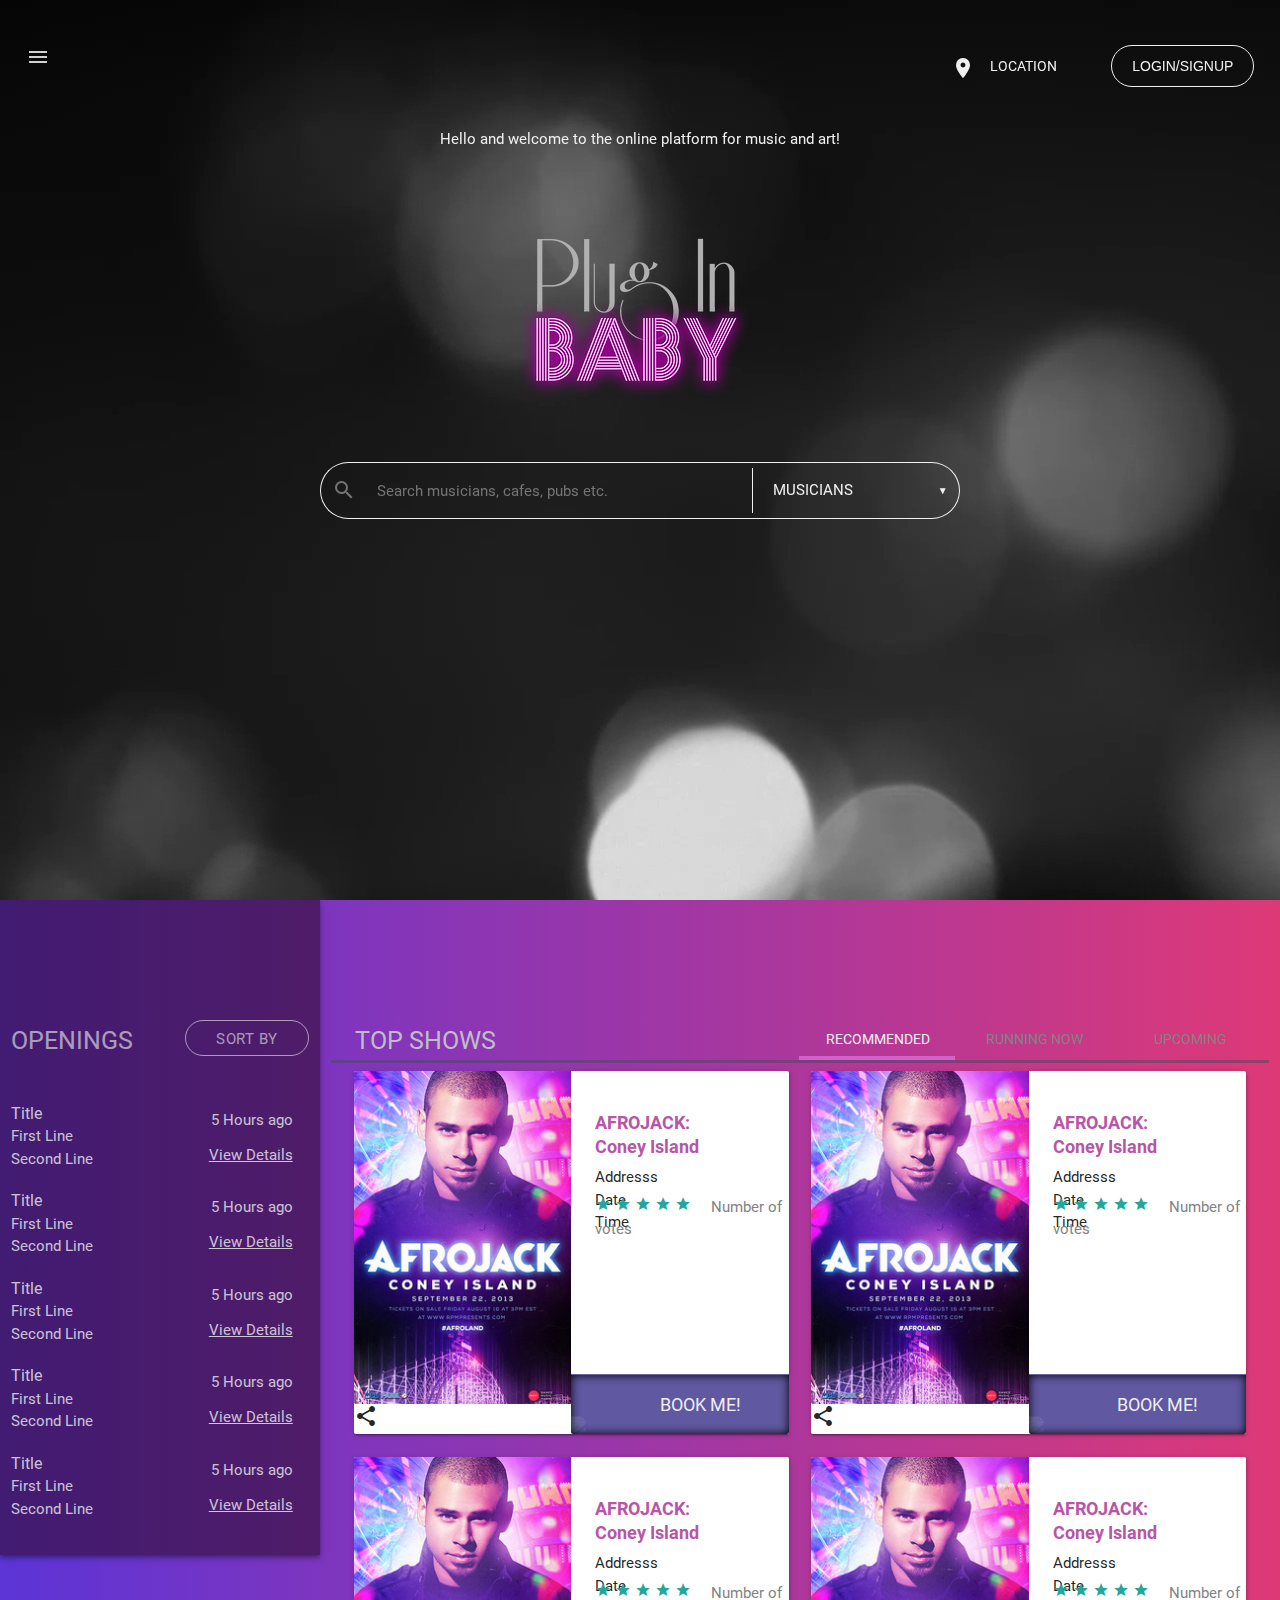
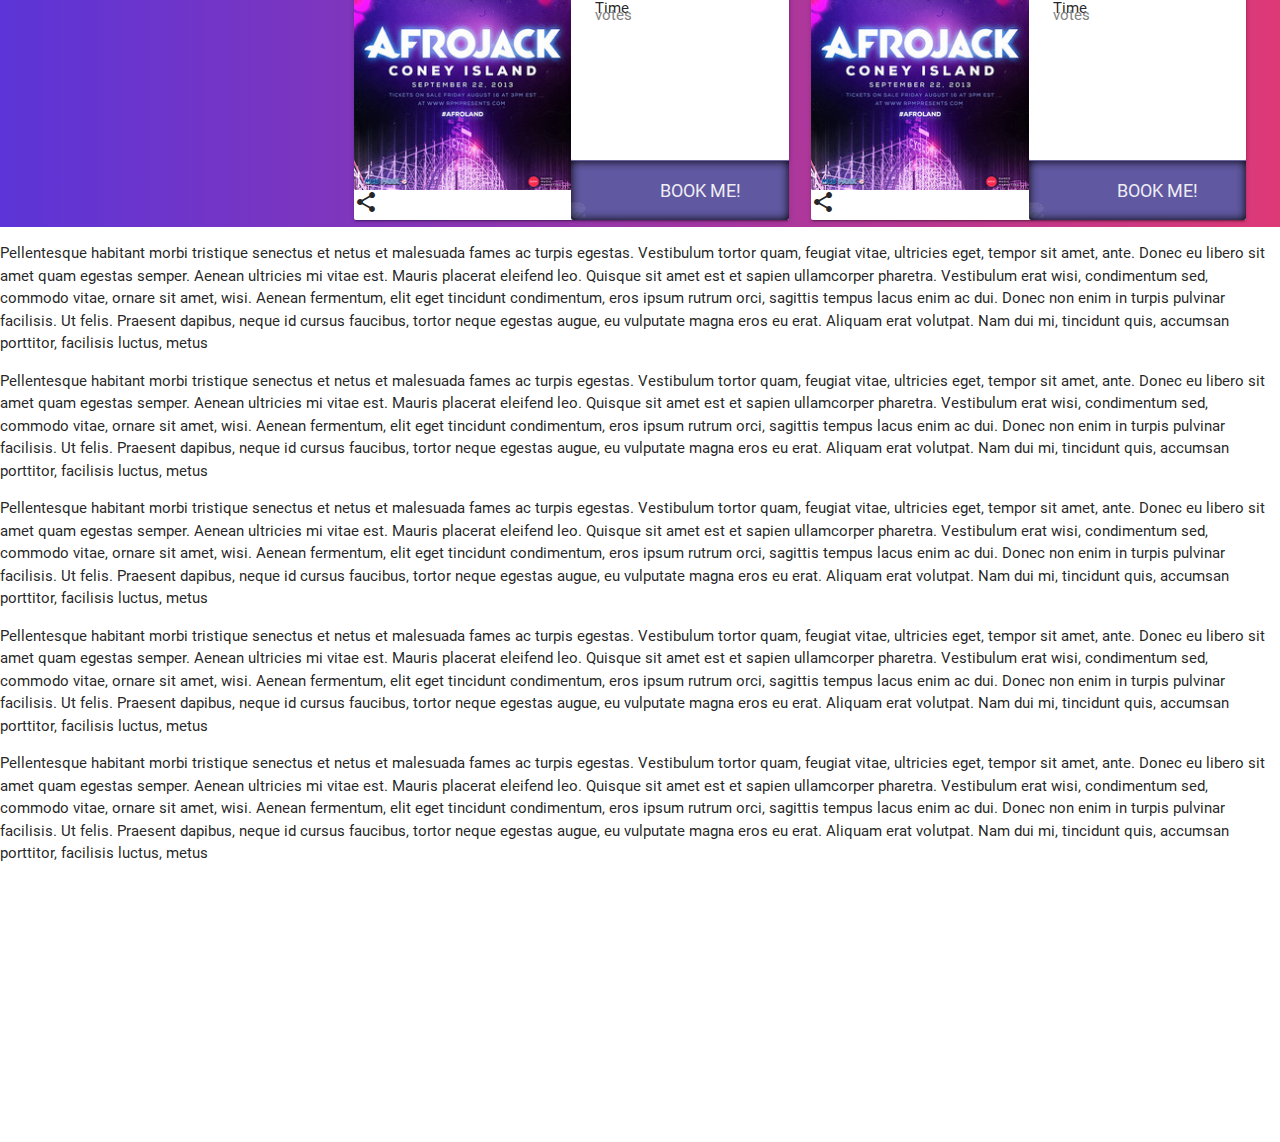
==== commit 72e7d878: "commit 19th june" ====
--- a/UIDesign/index.html
+++ b/UIDesign/index.html
@@ -84,7 +84,7 @@
         <div class="bg">
           <div class="row">
             <div class="col s12 m4 l3 section z-depth-2" style=" background:rgba(49, 11, 47, 0.6)"> 
-              <div style="margin-top:115px;">
+              <div style="margin-top:115px; padding-bottom: 10px;">
                 <div>
                   <h5 style=" float:left;  color:#f0f0f0; opacity:0.6">OPENINGS</h5>
                   <a class='dropdown-button btn ' style="margin-top:5px; float:right; border: 1px solid rgba(240, 240, 240, 0.6); background: transparent;  border-radius: 56px; color:rgba(240, 240, 240, 0.6); box-shadow:0 0 0 0;" href='#' data-activates='dropdown1'>SORT BY</a>
@@ -157,38 +157,219 @@
                     <div class="card horizontal hoverable">
                       <div class="card-image">
                         <img src="images/example1.jpg">
-                      </div>
-                      <div class="card-stacked">
-                        <div class="card-content z-depth-1" style="z-index: 1;">
-                          <ul class="collection" style="border: 0px;">
-                            <li class="collection-item avatar" style="padding-left:0px; background:transparent;  border-bottom: 0px">
-                              <span class="title">Title</span>
-                              <p>First Line <br>
-                                Second Line
-                              </p>
-                              <a href="#!" class="secondary-content"><i class="material-icons">grade</i></a>
-                            </li>
-                          </ul>
-                        </div>
-                        <div class="card-action waves-effect waves-white">
-                          
-                          <a href="#" style="float:right;font-size: large;">BOOK ME!</a>
-                          
-                        </div>
-                      </div>
-                    </div>
-                  </div>
-                 
+                        <i class="material-icons share">share</i>
+                      </div>
+                      <div class="card-stacked">
+                        <div class="card-content z-depth-1" style="z-index: 1;">
+                          <ul class="collection" style="border: 0px;">
+                            <li class="collection-item avatar" style="padding-left:0px; background:transparent;  border-bottom: 0px">
+                              <span class="title"style="color:#b756a7;font-size: large;font-weight: bold;">AFROJACK: Coney Island</span>
+                              <p style="margin-top: 7px;">Addresss <br>
+                                Date <br>
+                                Time
+                              </p>                        
+                            </li>
+                          </ul>
+                          <a href="#!" class="secondary-content" style="position:absolute;     top: 125px; ">
+                                <i class="material-icons" style="font-size: medium;">grade</i>
+                                <i class="material-icons" style="font-size: medium;">grade</i>
+                                <i class="material-icons" style="font-size: medium;">grade</i>
+                                <i class="material-icons" style="font-size: medium;">grade</i>
+                                <i class="material-icons" style="font-size: medium;">grade</i>
+                               <span style="color:#828282"> &nbsp;&nbsp;&nbsp; Number of votes</span>
+                              </a>
+                        </div>
+                        <div class="card-action waves-effect waves-white shadow">
+                          <img src="images/ticket.png" style="opacity:0.1; height: 70px; width: auto; margin-left: -25px; margin-top: -20px; margin-bottom: -25px;">
+                          <a href="#" style="float:right;font-size: large;">BOOK ME!</a>
+                          
+                        </div>
+                      </div>
+                    </div>
+                  </div>
+                  
+                 <div class="col s6">
+                    <div class="card horizontal hoverable">
+                      <div class="card-image">
+                        <img src="images/example1.jpg">
+                        <i class="material-icons share">share</i>
+                      </div>
+                      <div class="card-stacked">
+                        <div class="card-content z-depth-1" style="z-index: 1;">
+                          <ul class="collection" style="border: 0px;">
+                            <li class="collection-item avatar" style="padding-left:0px; background:transparent;  border-bottom: 0px">
+                              <span class="title"style="color:#b756a7;font-size: large;font-weight: bold;">AFROJACK: Coney Island</span>
+                              <p style="margin-top: 7px;">Addresss <br>
+                                Date <br>
+                                Time
+                              </p>                        
+                            </li>
+                          </ul>
+                          <a href="#!" class="secondary-content" style="position:absolute;     top: 125px; ">
+                                <i class="material-icons" style="font-size: medium;">grade</i>
+                                <i class="material-icons" style="font-size: medium;">grade</i>
+                                <i class="material-icons" style="font-size: medium;">grade</i>
+                                <i class="material-icons" style="font-size: medium;">grade</i>
+                                <i class="material-icons" style="font-size: medium;">grade</i>
+                               <span style="color:#828282"> &nbsp;&nbsp;&nbsp; Number of votes</span>
+                              </a>
+                        </div>
+                        <div class="card-action waves-effect waves-white shadow">
+                          <img src="images/ticket.png" style="opacity:0.1; height: 70px; width: auto; margin-left: -25px; margin-top: -20px; margin-bottom: -25px;">
+                          <a href="#" style="float:right;font-size: large;">BOOK ME!</a>
+                          
+                        </div>
+                      </div>
+                    </div>
+                  </div>
+
+
+                  <div class="col s6">
+                    <div class="card horizontal hoverable">
+                      <div class="card-image">
+                        <img src="images/example1.jpg">
+                        <i class="material-icons share">share</i>
+                      </div>
+                      <div class="card-stacked">
+                        <div class="card-content z-depth-1" style="z-index: 1;">
+                          <ul class="collection" style="border: 0px;">
+                            <li class="collection-item avatar" style="padding-left:0px; background:transparent;  border-bottom: 0px">
+                              <span class="title"style="color:#b756a7;font-size: large;font-weight: bold;">AFROJACK: Coney Island</span>
+                              <p style="margin-top: 7px;">Addresss <br>
+                                Date <br>
+                                Time
+                              </p>                        
+                            </li>
+                          </ul>
+                          <a href="#!" class="secondary-content" style="position:absolute;     top: 125px; ">
+                                <i class="material-icons" style="font-size: medium;">grade</i>
+                                <i class="material-icons" style="font-size: medium;">grade</i>
+                                <i class="material-icons" style="font-size: medium;">grade</i>
+                                <i class="material-icons" style="font-size: medium;">grade</i>
+                                <i class="material-icons" style="font-size: medium;">grade</i>
+                               <span style="color:#828282"> &nbsp;&nbsp;&nbsp; Number of votes</span>
+                              </a>
+                        </div>
+                        <div class="card-action waves-effect waves-white shadow">
+                          <img src="images/ticket.png" style="opacity:0.1; height: 70px; width: auto; margin-left: -25px; margin-top: -20px; margin-bottom: -25px;">
+                          <a href="#" style="float:right;font-size: large;">BOOK ME!</a>
+                          
+                        </div>
+                      </div>
+                    </div>
+                  </div>
+
+
+                  <div class="col s6">
+                    <div class="card horizontal hoverable">
+                      <div class="card-image">
+                        <img src="images/example1.jpg">
+                        <i class="material-icons share">share</i>
+                      </div>
+                      <div class="card-stacked">
+                        <div class="card-content z-depth-1" style="z-index: 1;">
+                          <ul class="collection" style="border: 0px;">
+                            <li class="collection-item avatar" style="padding-left:0px; background:transparent;  border-bottom: 0px">
+                              <span class="title"style="color:#b756a7;font-size: large;font-weight: bold;">AFROJACK: Coney Island</span>
+                              <p style="margin-top: 7px;">Addresss <br>
+                                Date <br>
+                                Time
+                              </p>                        
+                            </li>
+                          </ul>
+                          <a href="#!" class="secondary-content" style="position:absolute;     top: 125px; ">
+                                <i class="material-icons" style="font-size: medium;">grade</i>
+                                <i class="material-icons" style="font-size: medium;">grade</i>
+                                <i class="material-icons" style="font-size: medium;">grade</i>
+                                <i class="material-icons" style="font-size: medium;">grade</i>
+                                <i class="material-icons" style="font-size: medium;">grade</i>
+                               <span style="color:#828282"> &nbsp;&nbsp;&nbsp; Number of votes</span>
+                              </a>
+                        </div>
+                        <div class="card-action waves-effect waves-white shadow">
+                          <img src="images/ticket.png" style="opacity:0.1; height: 70px; width: auto; margin-left: -25px; margin-top: -20px; margin-bottom: -25px;">
+                          <a href="#" style="float:right;font-size: large;">BOOK ME!</a>
+                          
+                        </div>
+                      </div>
+                    </div>
+                  </div>
                   
                   
                 </div>
 
                 <div id="runningNow" class="col s12">
-                  Running
+                 <div class="col s6">
+                    <div class="card horizontal hoverable">
+                      <div class="card-image">
+                        <img src="images/example2.jpg">
+                        <i class="material-icons share">share</i>
+                      </div>
+                      <div class="card-stacked">
+                        <div class="card-content z-depth-1" style="z-index: 1;">
+                          <ul class="collection" style="border: 0px;">
+                            <li class="collection-item avatar" style="padding-left:0px; background:transparent;  border-bottom: 0px">
+                              <span class="title"style="color:#b756a7;font-size: large;font-weight: bold;">EDWARD HOUDEN: The Drop</span>
+                              <p style="margin-top: 7px;">Addresss <br>
+                                Date <br>
+                                Time
+                              </p>                        
+                            </li>
+                          </ul>
+                          <a href="#!" class="secondary-content" style="position:absolute;     top: 125px; ">
+                                <i class="material-icons" style="font-size: medium;">grade</i>
+                                <i class="material-icons" style="font-size: medium;">grade</i>
+                                <i class="material-icons" style="font-size: medium;">grade</i>
+                                <i class="material-icons" style="font-size: medium;">grade</i>
+                                <i class="material-icons" style="font-size: medium;">grade</i>
+                               <span style="color:#828282"> &nbsp;&nbsp;&nbsp; Number of votes</span>
+                              </a>
+                        </div>
+                        <div class="card-action waves-effect waves-white shadow">
+                          <img src="images/ticket.png" style="opacity:0.1; height: 70px; width: auto; margin-left: -25px; margin-top: -20px; margin-bottom: -25px;">
+                          <a href="#" style="float:right;font-size: large;">BOOK ME!</a>
+                          
+                        </div>
+                      </div>
+                    </div>
+                  </div>
                 </div>
 
                 <div id="upcoming" class="col s12">
-                  Upcoming
+                  <div class="col s6">
+                    <div class="card horizontal hoverable">
+                      <div class="card-image">
+                        <img src="images/example3.jpg">
+                        <i class="material-icons share">share</i>
+                      </div>
+                      <div class="card-stacked">
+                        <div class="card-content z-depth-1" style="z-index: 1;">
+                          <ul class="collection" style="border: 0px;">
+                            <li class="collection-item avatar" style="padding-left:0px; background:transparent;  border-bottom: 0px">
+                              <span class="title"style="color:#b756a7;font-size: large;font-weight: bold;">SANAM: Tour India</span>
+                              <p style="margin-top: 4px;">Addresss <br>
+                                Date <br>
+                                Time
+                              </p>                        
+                            </li>
+                          </ul>
+                          <a href="#!" class="secondary-content" style="position:absolute;     top: 125px; ">
+                                <i class="material-icons" style="font-size: medium;">grade</i>
+                                <i class="material-icons" style="font-size: medium;">grade</i>
+                                <i class="material-icons" style="font-size: medium;">grade</i>
+                                <i class="material-icons" style="font-size: medium;">grade</i>
+                                <i class="material-icons" style="font-size: medium;">grade</i>
+                               <span style="color:#828282"> &nbsp;&nbsp;&nbsp; Number of votes</span>
+                              </a>
+                        </div>
+                        <div class="card-action waves-effect waves-white shadow">
+                          <img src="images/ticket.png" style="opacity:0.1; height: 70px; width: auto; margin-left: -25px; margin-top: -20px; margin-bottom: -25px;">
+                          <a href="#" style="float:right;font-size: large;">BOOK ME!</a>
+                          
+                        </div>
+                      </div>
+                    </div>
+                  </div>
                 </div>
     
               </div>
--- a/UIDesign/css/main.css
+++ b/UIDesign/css/main.css
@@ -113,12 +113,16 @@
 
 .bg{
 
- background: url(../images/bg.jpg) no-repeat center center fixed; 
-  -webkit-background-size: cover;
-  -moz-background-size: cover;
-  -o-background-size: cover;
-  background-size: cover;
-
-
+    background: url(../images/bg.png) no-repeat center center fixed; 
+    -webkit-background-size: cover;
+    -moz-background-size: cover;
+    -o-background-size: cover;
+    background-size: cover;
 } 
 
+.shadow {
+   -moz-box-shadow:    inset 0 0 10px #000000;
+   -webkit-box-shadow: inset 0 0 10px #000000;
+   box-shadow:         inset 0 0 10px #000000;
+
+}
